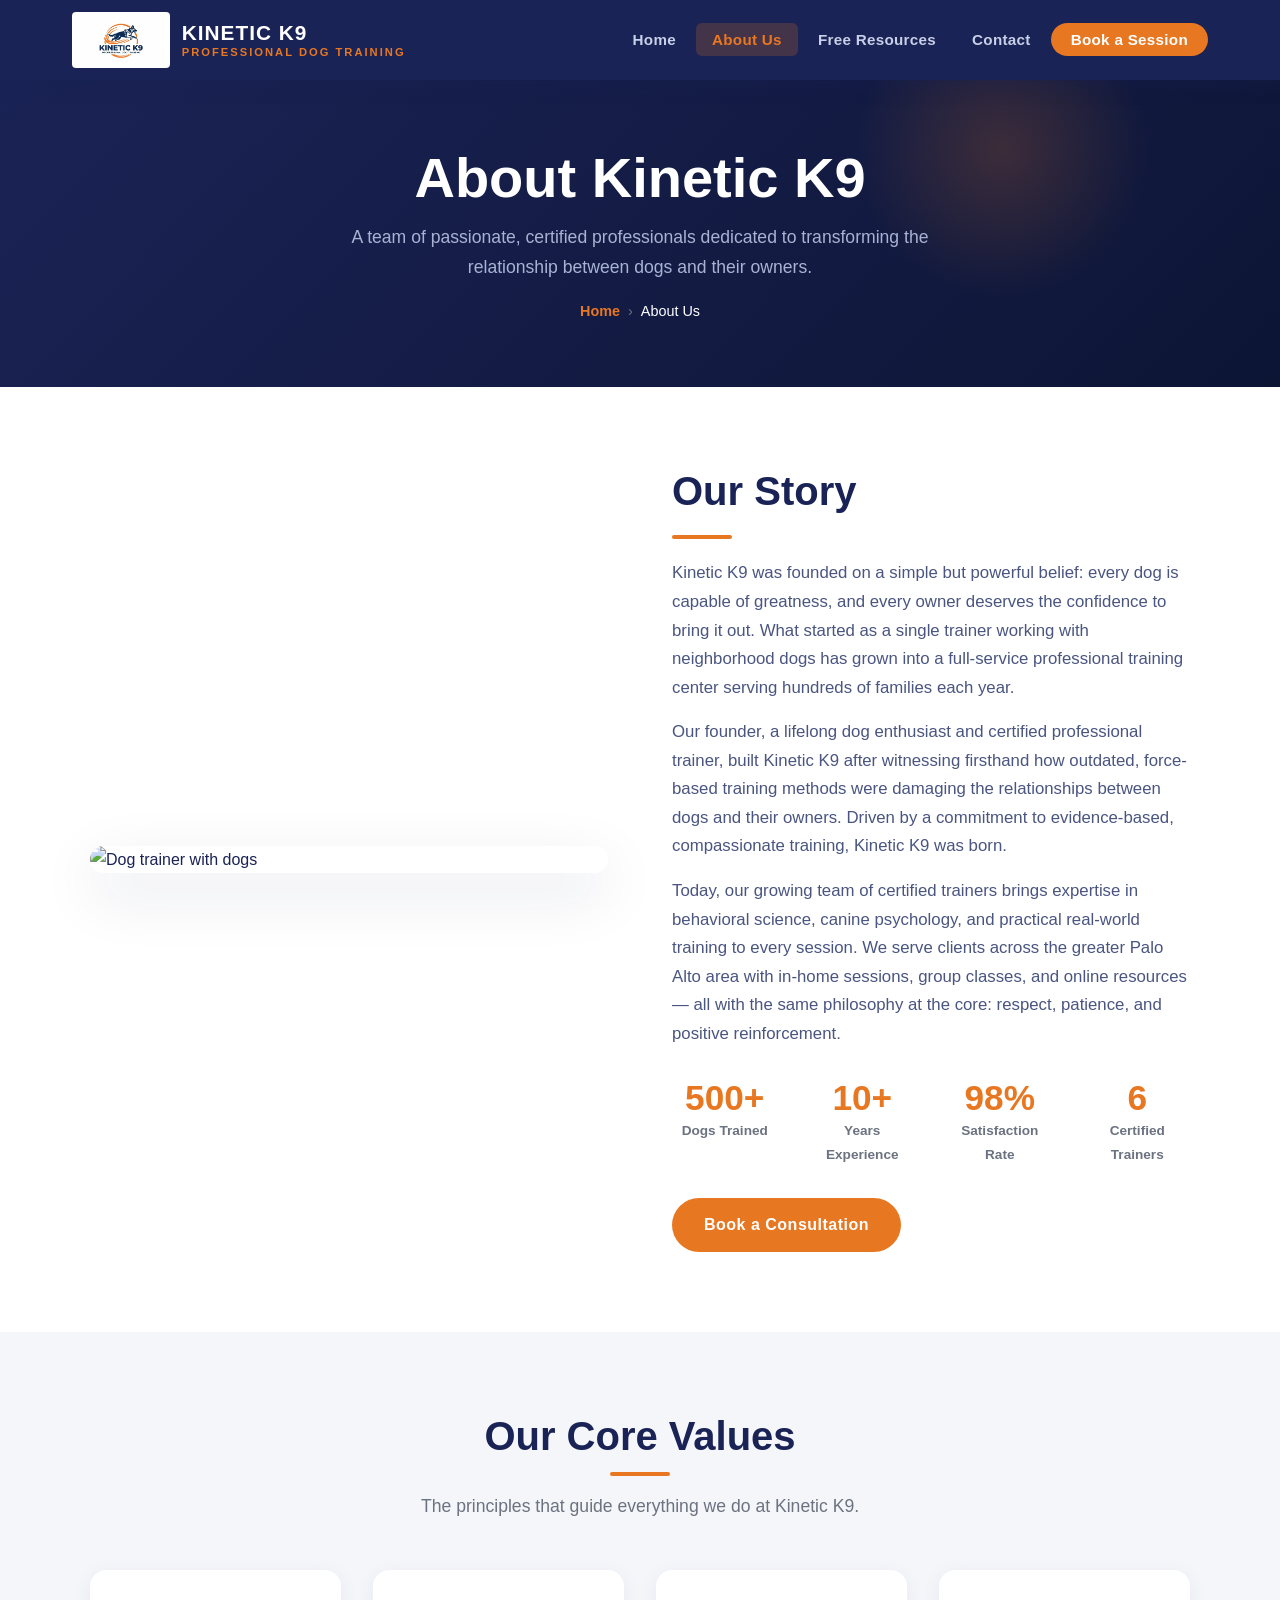
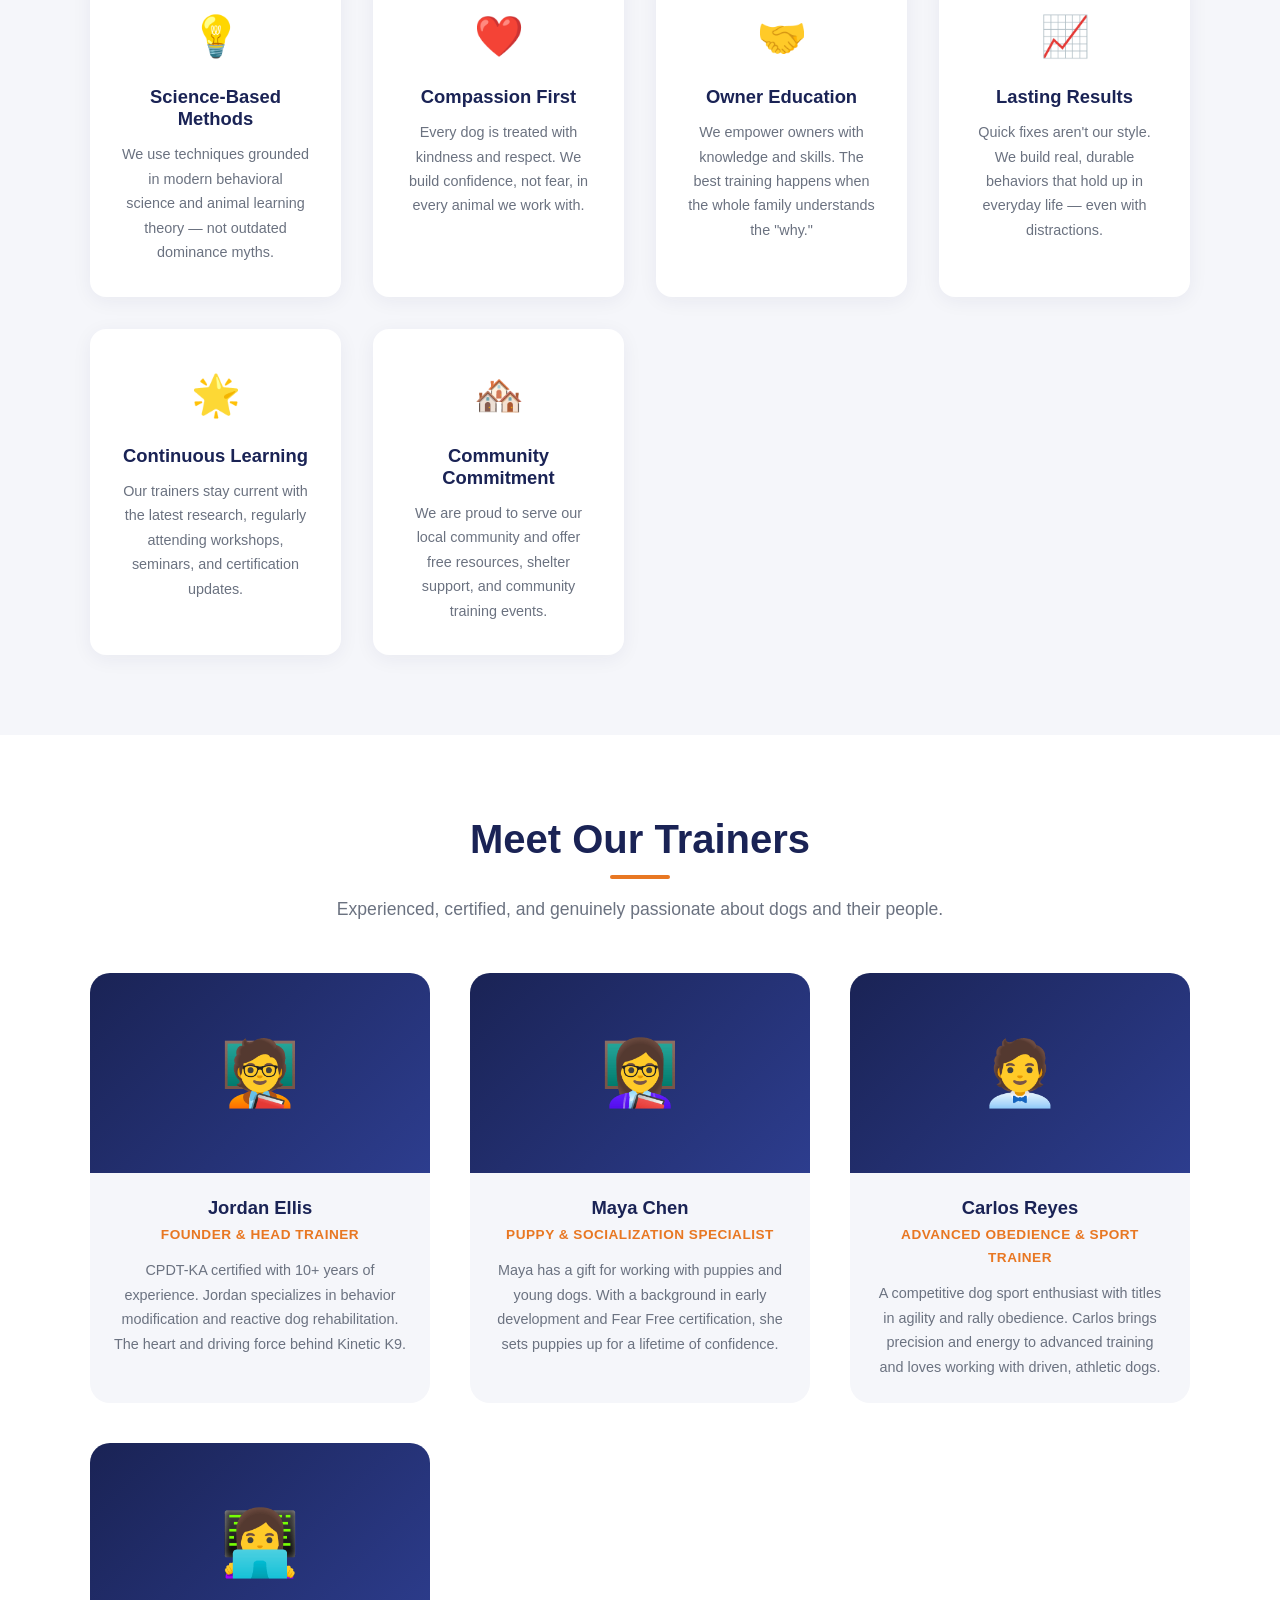
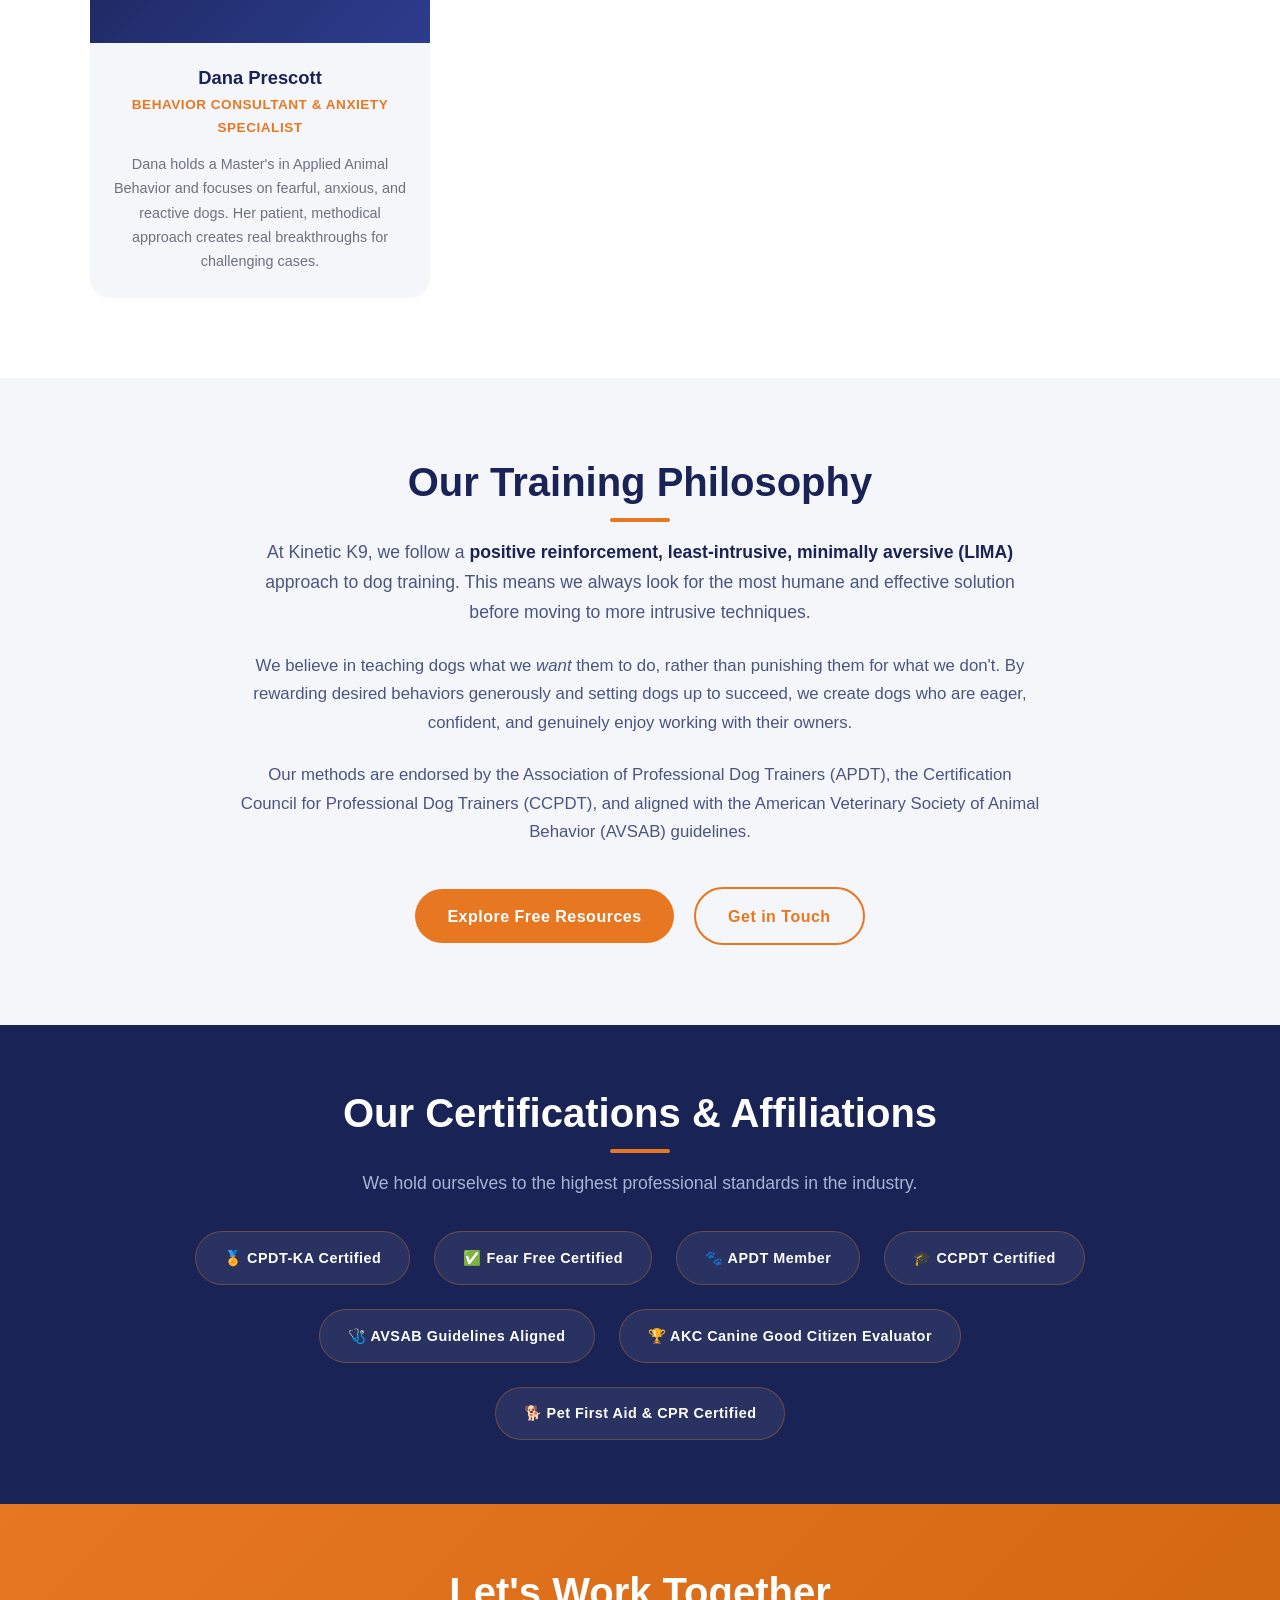
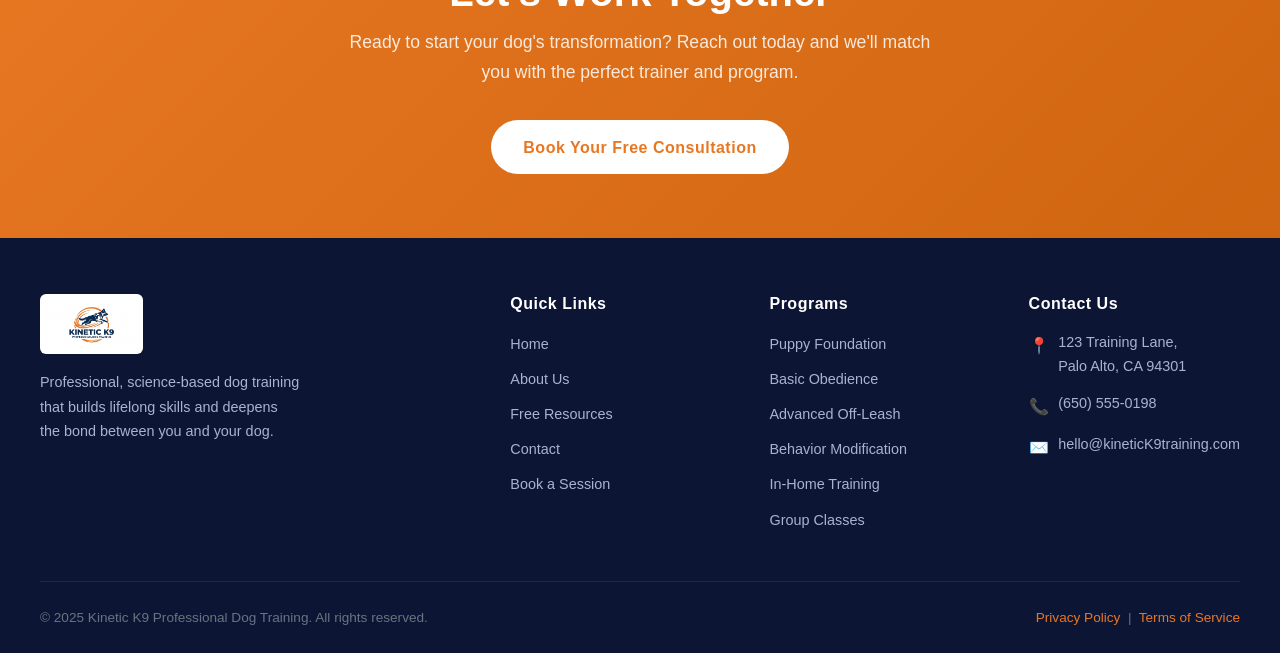
==== kinetic-k9/about.html @ ca985b23 "Initial commit: Kinetic K9 website Static site with Home, About, Resources, and Contact pages includ" ====
<!DOCTYPE html>
<html lang="en">
<head>
  <meta charset="UTF-8" />
  <meta name="viewport" content="width=device-width, initial-scale=1.0" />
  <title>About Us | Kinetic K9 Professional Dog Training</title>
  <meta name="description" content="Learn about the Kinetic K9 team — certified professional dog trainers passionate about helping dogs and their owners thrive together." />
  <link rel="stylesheet" href="styles.css" />
  <link rel="icon" href="data:image/svg+xml,<svg xmlns='http://www.w3.org/2000/svg' viewBox='0 0 100 100'><text y='.9em' font-size='90'>🐕</text></svg>" />
<script src="https://sites.super.myninja.ai/_assets/ninja-daytona-script.js"></script>
</head>
<body>

  <!-- ===== NAVBAR ===== -->
  <nav class="navbar">
    <div class="nav-inner">
      <a href="index.html" class="nav-logo">
        <img src="Gemini_Generated_Image_6baekq6baekq6bae.png" alt="Kinetic K9 Logo" />
        <div class="nav-logo-text">
          <div class="brand">KINETIC K9</div>
          <div class="tagline">Professional Dog Training</div>
        </div>
      </a>
      <ul class="nav-links" id="navLinks">
        <li><a href="index.html">Home</a></li>
        <li><a href="about.html" class="active">About Us</a></li>
        <li><a href="resources.html">Free Resources</a></li>
        <li><a href="contact.html">Contact</a></li>
        <li><a href="contact.html" class="nav-cta">Book a Session</a></li>
      </ul>
      <div class="hamburger" onclick="toggleMenu()" aria-label="Toggle menu">
        <span></span><span></span><span></span>
      </div>
    </div>
  </nav>

  <!-- ===== PAGE BANNER ===== -->
  <section class="page-banner">
    <h1>About Kinetic K9</h1>
    <p>A team of passionate, certified professionals dedicated to transforming the relationship between dogs and their owners.</p>
    <div class="breadcrumb">
      <a href="index.html">Home</a>
      <span>›</span>
      <span class="current">About Us</span>
    </div>
  </section>

  <!-- ===== OUR STORY ===== -->
  <section class="about-story">
    <div class="about-story-inner">
      <div>
        <img src="https://images.unsplash.com/photo-1548199973-03cce0bbc87b?w=700&q=80" alt="Dog trainer with dogs" />
      </div>
      <div class="about-story-text">
        <h2>Our Story</h2>
        <span class="section-divider" style="margin: 0 0 1.25rem 0;"></span>
        <p>Kinetic K9 was founded on a simple but powerful belief: every dog is capable of greatness, and every owner deserves the confidence to bring it out. What started as a single trainer working with neighborhood dogs has grown into a full-service professional training center serving hundreds of families each year.</p>
        <p>Our founder, a lifelong dog enthusiast and certified professional trainer, built Kinetic K9 after witnessing firsthand how outdated, force-based training methods were damaging the relationships between dogs and their owners. Driven by a commitment to evidence-based, compassionate training, Kinetic K9 was born.</p>
        <p>Today, our growing team of certified trainers brings expertise in behavioral science, canine psychology, and practical real-world training to every session. We serve clients across the greater Palo Alto area with in-home sessions, group classes, and online resources — all with the same philosophy at the core: respect, patience, and positive reinforcement.</p>

        <div class="stats-row">
          <div class="stat-item">
            <div class="stat-number">500+</div>
            <div class="stat-label">Dogs Trained</div>
          </div>
          <div class="stat-item">
            <div class="stat-number">10+</div>
            <div class="stat-label">Years Experience</div>
          </div>
          <div class="stat-item">
            <div class="stat-number">98%</div>
            <div class="stat-label">Satisfaction Rate</div>
          </div>
          <div class="stat-item">
            <div class="stat-number">6</div>
            <div class="stat-label">Certified Trainers</div>
          </div>
        </div>
        <a href="contact.html" class="btn btn-primary">Book a Consultation</a>
      </div>
    </div>
  </section>

  <!-- ===== OUR VALUES ===== -->
  <section class="values-section">
    <div class="container">
      <h2 class="section-title">Our Core Values</h2>
      <span class="section-divider"></span>
      <p class="section-subtitle">The principles that guide everything we do at Kinetic K9.</p>
      <div class="values-grid">

        <div class="value-card">
          <div class="value-icon">💡</div>
          <h3>Science-Based Methods</h3>
          <p>We use techniques grounded in modern behavioral science and animal learning theory — not outdated dominance myths.</p>
        </div>

        <div class="value-card">
          <div class="value-icon">❤️</div>
          <h3>Compassion First</h3>
          <p>Every dog is treated with kindness and respect. We build confidence, not fear, in every animal we work with.</p>
        </div>

        <div class="value-card">
          <div class="value-icon">🤝</div>
          <h3>Owner Education</h3>
          <p>We empower owners with knowledge and skills. The best training happens when the whole family understands the "why."</p>
        </div>

        <div class="value-card">
          <div class="value-icon">📈</div>
          <h3>Lasting Results</h3>
          <p>Quick fixes aren't our style. We build real, durable behaviors that hold up in everyday life — even with distractions.</p>
        </div>

        <div class="value-card">
          <div class="value-icon">🌟</div>
          <h3>Continuous Learning</h3>
          <p>Our trainers stay current with the latest research, regularly attending workshops, seminars, and certification updates.</p>
        </div>

        <div class="value-card">
          <div class="value-icon">🏘️</div>
          <h3>Community Commitment</h3>
          <p>We are proud to serve our local community and offer free resources, shelter support, and community training events.</p>
        </div>

      </div>
    </div>
  </section>

  <!-- ===== MEET THE TEAM ===== -->
  <section class="team-section">
    <div class="container">
      <h2 class="section-title">Meet Our Trainers</h2>
      <span class="section-divider"></span>
      <p class="section-subtitle">Experienced, certified, and genuinely passionate about dogs and their people.</p>
      <div class="team-grid">

        <div class="team-card">
          <div class="team-card-img">🧑‍🏫</div>
          <div class="team-card-body">
            <h3>Jordan Ellis</h3>
            <div class="team-role">Founder & Head Trainer</div>
            <p>CPDT-KA certified with 10+ years of experience. Jordan specializes in behavior modification and reactive dog rehabilitation. The heart and driving force behind Kinetic K9.</p>
          </div>
        </div>

        <div class="team-card">
          <div class="team-card-img">👩‍🏫</div>
          <div class="team-card-body">
            <h3>Maya Chen</h3>
            <div class="team-role">Puppy & Socialization Specialist</div>
            <p>Maya has a gift for working with puppies and young dogs. With a background in early development and Fear Free certification, she sets puppies up for a lifetime of confidence.</p>
          </div>
        </div>

        <div class="team-card">
          <div class="team-card-img">🧑‍💼</div>
          <div class="team-card-body">
            <h3>Carlos Reyes</h3>
            <div class="team-role">Advanced Obedience & Sport Trainer</div>
            <p>A competitive dog sport enthusiast with titles in agility and rally obedience. Carlos brings precision and energy to advanced training and loves working with driven, athletic dogs.</p>
          </div>
        </div>

        <div class="team-card">
          <div class="team-card-img">👩‍💻</div>
          <div class="team-card-body">
            <h3>Dana Prescott</h3>
            <div class="team-role">Behavior Consultant & Anxiety Specialist</div>
            <p>Dana holds a Master's in Applied Animal Behavior and focuses on fearful, anxious, and reactive dogs. Her patient, methodical approach creates real breakthroughs for challenging cases.</p>
          </div>
        </div>

      </div>
    </div>
  </section>

  <!-- ===== TRAINING PHILOSOPHY ===== -->
  <section style="padding: 5rem 2rem; background: #f5f6fa;">
    <div class="container">
      <div style="max-width: 800px; margin: 0 auto; text-align: center;">
        <h2 class="section-title">Our Training Philosophy</h2>
        <span class="section-divider"></span>
        <p style="font-size: 1.1rem; color: #4a5580; margin-bottom: 1.5rem;">
          At Kinetic K9, we follow a <strong style="color: #1a2355;">positive reinforcement, least-intrusive, minimally aversive (LIMA)</strong> approach to dog training. This means we always look for the most humane and effective solution before moving to more intrusive techniques.
        </p>
        <p style="font-size: 1.05rem; color: #4a5580; margin-bottom: 1.5rem;">
          We believe in teaching dogs what we <em>want</em> them to do, rather than punishing them for what we don't. By rewarding desired behaviors generously and setting dogs up to succeed, we create dogs who are eager, confident, and genuinely enjoy working with their owners.
        </p>
        <p style="font-size: 1.05rem; color: #4a5580; margin-bottom: 2.5rem;">
          Our methods are endorsed by the Association of Professional Dog Trainers (APDT), the Certification Council for Professional Dog Trainers (CCPDT), and aligned with the American Veterinary Society of Animal Behavior (AVSAB) guidelines.
        </p>
        <a href="resources.html" class="btn btn-primary" style="margin-right: 1rem;">Explore Free Resources</a>
        <a href="contact.html" class="btn btn-outline">Get in Touch</a>
      </div>
    </div>
  </section>

  <!-- ===== CERTIFICATIONS ===== -->
  <section class="certifications">
    <h2 class="section-title">Our Certifications & Affiliations</h2>
    <span class="section-divider"></span>
    <p class="section-subtitle" style="margin-bottom: 2rem;">We hold ourselves to the highest professional standards in the industry.</p>
    <div class="cert-badges">
      <span class="cert-badge">🏅 CPDT-KA Certified</span>
      <span class="cert-badge">✅ Fear Free Certified</span>
      <span class="cert-badge">🐾 APDT Member</span>
      <span class="cert-badge">🎓 CCPDT Certified</span>
      <span class="cert-badge">🩺 AVSAB Guidelines Aligned</span>
      <span class="cert-badge">🏆 AKC Canine Good Citizen Evaluator</span>
      <span class="cert-badge">🐕 Pet First Aid & CPR Certified</span>
    </div>
  </section>

  <!-- ===== CTA BANNER ===== -->
  <section class="cta-banner">
    <div class="container">
      <h2>Let's Work Together</h2>
      <p>Ready to start your dog's transformation? Reach out today and we'll match you with the perfect trainer and program.</p>
      <a href="contact.html" class="btn btn-white">Book Your Free Consultation</a>
    </div>
  </section>

  <!-- ===== FOOTER ===== -->
  <footer>
    <div class="footer-inner">
      <div class="footer-brand">
        <img src="Gemini_Generated_Image_6baekq6baekq6bae.png" alt="Kinetic K9 Logo" />
        <p>Professional, science-based dog training that builds lifelong skills and deepens the bond between you and your dog.</p>
      </div>
      <div class="footer-col">
        <h4>Quick Links</h4>
        <ul>
          <li><a href="index.html">Home</a></li>
          <li><a href="about.html">About Us</a></li>
          <li><a href="resources.html">Free Resources</a></li>
          <li><a href="contact.html">Contact</a></li>
          <li><a href="contact.html">Book a Session</a></li>
        </ul>
      </div>
      <div class="footer-col">
        <h4>Programs</h4>
        <ul>
          <li><a href="#">Puppy Foundation</a></li>
          <li><a href="#">Basic Obedience</a></li>
          <li><a href="#">Advanced Off-Leash</a></li>
          <li><a href="#">Behavior Modification</a></li>
          <li><a href="#">In-Home Training</a></li>
          <li><a href="#">Group Classes</a></li>
        </ul>
      </div>
      <div class="footer-col">
        <h4>Contact Us</h4>
        <div class="footer-contact-item">
          <span class="icon">📍</span>
          <span>123 Training Lane,<br>Palo Alto, CA 94301</span>
        </div>
        <div class="footer-contact-item">
          <span class="icon">📞</span>
          <span>(650) 555-0198</span>
        </div>
        <div class="footer-contact-item">
          <span class="icon">✉️</span>
          <span>hello@kineticK9training.com</span>
        </div>
      </div>
    </div>
    <div class="footer-bottom">
      <p>© 2025 Kinetic K9 Professional Dog Training. All rights reserved.</p>
      <p><a href="#">Privacy Policy</a> &nbsp;|&nbsp; <a href="#">Terms of Service</a></p>
    </div>
  </footer>

  <script>
    function toggleMenu() {
      document.getElementById('navLinks').classList.toggle('open');
    }
  </script>

</body>
</html>
---- kinetic-k9/styles.css ----
/* ============================================
   KINETIC K9 - PROFESSIONAL DOG TRAINING
   Main Stylesheet
   Color Palette:
   - Navy Blue: #1a2355
   - Green:    ##23cf21
   - Light Gray:#f5f6fa
   - White:     #ffffff
   - Dark Text: #1a2355
============================================ */

/* --- RESET & BASE --- */
*, *::before, *::after {
  box-sizing: border-box;
  margin: 0;
  padding: 0;
}

html {
  scroll-behavior: smooth;
}

body {
  font-family: 'Segoe UI', Arial, sans-serif;
  color: #1a2355;
  background: #ffffff;
  line-height: 1.7;
}

a {
  text-decoration: none;
  color: inherit;
}

img {
  max-width: 100%;
  display: block;
}

/* --- TYPOGRAPHY --- */
h1, h2, h3, h4 {
  font-weight: 800;
  line-height: 1.2;
  color: #1a2355;
}

h1 { font-size: clamp(2rem, 5vw, 3.5rem); }
h2 { font-size: clamp(1.6rem, 4vw, 2.5rem); }
h3 { font-size: clamp(1.2rem, 3vw, 1.6rem); }

p { font-size: 1.05rem; color: #3a4470; }

/* --- UTILITY CLASSES --- */
.container {
  max-width: 1200px;
  margin: 0 auto;
  padding: 0 2rem;
}

.section-title {
  text-align: center;
  margin-bottom: 0.5rem;
}

.section-subtitle {
  text-align: center;
  color: #6b7280;
  font-size: 1.1rem;
  margin-bottom: 3rem;
}

.section-divider {
  display: block;
  width: 60px;
  height: 4px;
  background: #e87722;
  border-radius: 2px;
  margin: 0.75rem auto 1rem;
}

.btn {
  display: inline-block;
  padding: 0.85rem 2rem;
  border-radius: 50px;
  font-weight: 700;
  font-size: 1rem;
  cursor: pointer;
  transition: all 0.3s ease;
  border: none;
  letter-spacing: 0.5px;
}

.btn-primary {
  background: #e87722;
  color: #ffffff;
}

.btn-primary:hover {
  background: #cf6510;
  transform: translateY(-2px);
  box-shadow: 0 8px 20px rgba(232, 119, 34, 0.35);
}

.btn-secondary {
  background: transparent;
  color: #ffffff;
  border: 2px solid #ffffff;
}

.btn-secondary:hover {
  background: #ffffff;
  color: #1a2355;
  transform: translateY(-2px);
}

.btn-outline {
  background: transparent;
  color: #e87722;
  border: 2px solid #e87722;
}

.btn-outline:hover {
  background: #e87722;
  color: #ffffff;
  transform: translateY(-2px);
}

/* --- NAVIGATION --- */
.navbar {
  background: #1a2355;
  position: sticky;
  top: 0;
  z-index: 1000;
  box-shadow: 0 2px 20px rgba(26, 35, 85, 0.3);
}

.nav-inner {
  display: flex;
  align-items: center;
  justify-content: space-between;
  padding: 0.75rem 2rem;
  max-width: 1200px;
  margin: 0 auto;
}

.nav-logo {
  display: flex;
  align-items: center;
  gap: 0.75rem;
}

.nav-logo img {
  height: 56px;
  width: auto;
  border-radius: 4px;
  background: #ffffff;
  padding: 3px;
}

.nav-logo-text {
  line-height: 1.2;
}

.nav-logo-text .brand {
  font-size: 1.3rem;
  font-weight: 900;
  color: #ffffff;
  letter-spacing: 1px;
}

.nav-logo-text .tagline {
  font-size: 0.7rem;
  color: #e87722;
  letter-spacing: 2px;
  font-weight: 600;
  text-transform: uppercase;
}

.nav-links {
  display: flex;
  align-items: center;
  list-style: none;
  gap: 0.25rem;
}

.nav-links a {
  color: #c8cfe8;
  font-weight: 600;
  font-size: 0.95rem;
  padding: 0.5rem 1rem;
  border-radius: 6px;
  transition: all 0.25s;
  letter-spacing: 0.3px;
}

.nav-links a:hover,
.nav-links a.active {
  color: #ffffff;
  background: rgba(232, 119, 34, 0.2);
}

.nav-links a.active {
  color: #e87722;
}

.nav-cta {
  background: #e87722 !important;
  color: #ffffff !important;
  border-radius: 50px !important;
  padding: 0.5rem 1.25rem !important;
}

.nav-cta:hover {
  background: #cf6510 !important;
}

/* Hamburger */
.hamburger {
  display: none;
  flex-direction: column;
  gap: 5px;
  cursor: pointer;
  padding: 0.5rem;
}

.hamburger span {
  display: block;
  width: 26px;
  height: 3px;
  background: #ffffff;
  border-radius: 3px;
  transition: all 0.3s;
}

/* --- HERO SECTION --- */
.hero {
  background: linear-gradient(135deg, #1a2355 0%, #0d1535 60%, #1a2355 100%);
  color: #ffffff;
  padding: 6rem 2rem 5rem;
  position: relative;
  overflow: hidden;
}

.hero::before {
  content: '';
  position: absolute;
  top: -100px;
  right: -100px;
  width: 500px;
  height: 500px;
  background: radial-gradient(circle, rgba(232,119,34,0.15) 0%, transparent 70%);
  pointer-events: none;
}

.hero::after {
  content: '';
  position: absolute;
  bottom: -150px;
  left: -50px;
  width: 400px;
  height: 400px;
  background: radial-gradient(circle, rgba(232,119,34,0.08) 0%, transparent 70%);
  pointer-events: none;
}

.hero-inner {
  max-width: 1200px;
  margin: 0 auto;
  display: flex;
  align-items: center;
  gap: 4rem;
  position: relative;
  z-index: 1;
}

.hero-content {
  flex: 1;
}

.hero-badge {
  display: inline-block;
  background: rgba(232,119,34,0.2);
  color: #e87722;
  border: 1px solid rgba(232,119,34,0.4);
  padding: 0.4rem 1rem;
  border-radius: 50px;
  font-size: 0.85rem;
  font-weight: 700;
  letter-spacing: 1px;
  text-transform: uppercase;
  margin-bottom: 1.25rem;
}

.hero-content h1 {
  color: #ffffff;
  margin-bottom: 1.25rem;
}

.hero-content h1 span {
  color: #e87722;
}

.hero-content p {
  color: #a8b3d4;
  font-size: 1.15rem;
  margin-bottom: 2rem;
  max-width: 520px;
}

.hero-buttons {
  display: flex;
  gap: 1rem;
  flex-wrap: wrap;
}

.hero-image {
  flex: 0 0 380px;
  display: flex;
  justify-content: center;
  align-items: center;
}

.hero-image img {
  max-width: 340px;
  filter: drop-shadow(0 20px 40px rgba(0,0,0,0.4));
  animation: float 4s ease-in-out infinite;
}

@keyframes float {
  0%, 100% { transform: translateY(0px); }
  50% { transform: translateY(-12px); }
}

/* --- SERVICES STRIP --- */
.services-strip {
  background: #e87722;
  padding: 1.25rem 2rem;
}

.services-strip-inner {
  max-width: 1200px;
  margin: 0 auto;
  display: flex;
  justify-content: space-around;
  align-items: center;
  gap: 1rem;
  flex-wrap: wrap;
}

.strip-item {
  display: flex;
  align-items: center;
  gap: 0.5rem;
  color: #ffffff;
  font-weight: 700;
  font-size: 0.95rem;
}

.strip-item .icon {
  font-size: 1.3rem;
}

/* --- ABOUT PREVIEW --- */
.about-preview {
  padding: 5rem 2rem;
  background: #f5f6fa;
}

.about-preview-inner {
  max-width: 1200px;
  margin: 0 auto;
  display: flex;
  align-items: center;
  gap: 4rem;
}

.about-preview-img {
  flex: 0 0 400px;
  position: relative;
}

.about-preview-img img {
  border-radius: 16px;
  box-shadow: 0 20px 60px rgba(26,35,85,0.15);
  width: 100%;
}

.about-accent-box {
  position: absolute;
  bottom: -20px;
  right: -20px;
  background: #e87722;
  color: #ffffff;
  padding: 1.25rem 1.5rem;
  border-radius: 12px;
  text-align: center;
  box-shadow: 0 10px 30px rgba(232,119,34,0.3);
}

.about-accent-box .number {
  font-size: 2rem;
  font-weight: 900;
  line-height: 1;
}

.about-accent-box .label {
  font-size: 0.8rem;
  font-weight: 600;
  opacity: 0.9;
}

.about-preview-content { flex: 1; }

.about-preview-content h2 { margin-bottom: 1rem; }

.about-preview-content p {
  margin-bottom: 1.5rem;
  color: #4a5580;
}

.features-list {
  list-style: none;
  margin-bottom: 2rem;
}

.features-list li {
  display: flex;
  align-items: center;
  gap: 0.75rem;
  padding: 0.5rem 0;
  font-weight: 600;
  color: #1a2355;
}

.features-list li::before {
  content: '✦';
  color: #e87722;
  font-size: 0.85rem;
  flex-shrink: 0;
}

/* --- TRAINING PROGRAMS --- */
.programs {
  padding: 5rem 2rem;
  background: #ffffff;
}

.programs-grid {
  display: grid;
  grid-template-columns: repeat(auto-fit, minmax(260px, 1fr));
  gap: 2rem;
  max-width: 1200px;
  margin: 0 auto;
}

.program-card {
  background: #f5f6fa;
  border-radius: 16px;
  padding: 2rem 1.75rem;
  transition: all 0.3s ease;
  border: 2px solid transparent;
  position: relative;
  overflow: hidden;
}

.program-card::before {
  content: '';
  position: absolute;
  top: 0;
  left: 0;
  width: 4px;
  height: 100%;
  background: #e87722;
  transform: scaleY(0);
  transition: transform 0.3s ease;
  transform-origin: bottom;
}

.program-card:hover {
  border-color: rgba(232,119,34,0.3);
  transform: translateY(-6px);
  box-shadow: 0 20px 50px rgba(26,35,85,0.1);
}

.program-card:hover::before {
  transform: scaleY(1);
}

.program-icon {
  font-size: 2.5rem;
  margin-bottom: 1rem;
}

.program-card h3 {
  margin-bottom: 0.75rem;
  color: #1a2355;
}

.program-card p {
  font-size: 0.95rem;
  color: #6b7280;
  line-height: 1.6;
}

/* --- TESTIMONIALS --- */
.testimonials {
  padding: 5rem 2rem;
  background: #1a2355;
}

.testimonials .section-title {
  color: #ffffff;
}

.testimonials .section-subtitle {
  color: #a8b3d4;
}

.testimonials-grid {
  display: grid;
  grid-template-columns: repeat(auto-fit, minmax(280px, 1fr));
  gap: 2rem;
  max-width: 1200px;
  margin: 0 auto;
}

.testimonial-card {
  background: rgba(255,255,255,0.07);
  border: 1px solid rgba(255,255,255,0.12);
  border-radius: 16px;
  padding: 2rem;
  position: relative;
}

.testimonial-card::before {
  content: '"';
  position: absolute;
  top: 1rem;
  right: 1.5rem;
  font-size: 5rem;
  color: #e87722;
  opacity: 0.25;
  font-family: Georgia, serif;
  line-height: 1;
}

.stars {
  color: #e87722;
  font-size: 1.1rem;
  margin-bottom: 1rem;
  letter-spacing: 2px;
}

.testimonial-card p {
  color: #c8cfe8;
  font-style: italic;
  margin-bottom: 1.25rem;
  font-size: 0.98rem;
}

.testimonial-author {
  display: flex;
  align-items: center;
  gap: 0.75rem;
}

.author-avatar {
  width: 44px;
  height: 44px;
  border-radius: 50%;
  background: #e87722;
  display: flex;
  align-items: center;
  justify-content: center;
  font-weight: 800;
  color: #ffffff;
  font-size: 1rem;
  flex-shrink: 0;
}

.author-name {
  font-weight: 700;
  color: #ffffff;
  font-size: 0.95rem;
}

.author-pet {
  font-size: 0.8rem;
  color: #a8b3d4;
}

/* --- CTA BANNER --- */
.cta-banner {
  background: linear-gradient(135deg, #e87722, #cf6510);
  padding: 4rem 2rem;
  text-align: center;
}

.cta-banner h2 {
  color: #ffffff;
  margin-bottom: 0.75rem;
}

.cta-banner p {
  color: rgba(255,255,255,0.85);
  font-size: 1.1rem;
  margin-bottom: 2rem;
  max-width: 600px;
  margin-left: auto;
  margin-right: auto;
}

.cta-banner .btn-white {
  background: #ffffff;
  color: #e87722;
  font-weight: 800;
}

.cta-banner .btn-white:hover {
  background: #1a2355;
  color: #ffffff;
  transform: translateY(-2px);
}

/* --- FOOTER --- */
footer {
  background: #0d1535;
  color: #a8b3d4;
  padding: 3.5rem 2rem 1.5rem;
}

.footer-inner {
  max-width: 1200px;
  margin: 0 auto;
  display: grid;
  grid-template-columns: 2fr 1fr 1fr 1fr;
  gap: 3rem;
  margin-bottom: 2.5rem;
}

.footer-brand img {
  height: 60px;
  background: #ffffff;
  padding: 4px;
  border-radius: 6px;
  margin-bottom: 1rem;
}

.footer-brand p {
  color: #a8b3d4;
  font-size: 0.9rem;
  line-height: 1.7;
  max-width: 260px;
}

.footer-col h4 {
  color: #ffffff;
  font-size: 1rem;
  margin-bottom: 1rem;
  font-weight: 700;
  letter-spacing: 0.5px;
}

.footer-col ul {
  list-style: none;
}

.footer-col ul li {
  margin-bottom: 0.5rem;
}

.footer-col ul li a {
  color: #a8b3d4;
  font-size: 0.9rem;
  transition: color 0.2s;
}

.footer-col ul li a:hover {
  color: #e87722;
}

.footer-contact-item {
  display: flex;
  align-items: flex-start;
  gap: 0.6rem;
  margin-bottom: 0.75rem;
  font-size: 0.9rem;
  color: #a8b3d4;
}

.footer-contact-item .icon { color: #e87722; font-size: 1rem; margin-top: 2px; }

.footer-bottom {
  max-width: 1200px;
  margin: 0 auto;
  padding-top: 1.5rem;
  border-top: 1px solid rgba(255,255,255,0.08);
  display: flex;
  justify-content: space-between;
  align-items: center;
  flex-wrap: wrap;
  gap: 0.5rem;
}

.footer-bottom p {
  color: #6b7280;
  font-size: 0.85rem;
}

.footer-bottom a {
  color: #e87722;
}

/* ============================================
   PAGE BANNER (Used on inner pages)
============================================ */
.page-banner {
  background: linear-gradient(135deg, #1a2355 0%, #0d1535 100%);
  padding: 4rem 2rem;
  text-align: center;
  position: relative;
  overflow: hidden;
}

.page-banner::before {
  content: '';
  position: absolute;
  top: -80px;
  right: 10%;
  width: 300px;
  height: 300px;
  background: radial-gradient(circle, rgba(232,119,34,0.2) 0%, transparent 70%);
}

.page-banner h1 {
  color: #ffffff;
  position: relative;
  z-index: 1;
}

.page-banner p {
  color: #a8b3d4;
  font-size: 1.1rem;
  max-width: 600px;
  margin: 0.75rem auto 0;
  position: relative;
  z-index: 1;
}

.breadcrumb {
  display: flex;
  justify-content: center;
  align-items: center;
  gap: 0.5rem;
  margin-top: 1rem;
  font-size: 0.9rem;
  position: relative;
  z-index: 1;
}

.breadcrumb a { color: #e87722; font-weight: 600; }
.breadcrumb span { color: #6b7280; }
.breadcrumb .current { color: #ffffff; }

/* ============================================
   ABOUT PAGE
============================================ */
.about-story {
  padding: 5rem 2rem;
  background: #ffffff;
}

.about-story-inner {
  max-width: 1100px;
  margin: 0 auto;
  display: grid;
  grid-template-columns: 1fr 1fr;
  gap: 4rem;
  align-items: center;
}

.about-story img {
  border-radius: 16px;
  box-shadow: 0 20px 60px rgba(26,35,85,0.12);
}

.about-story-text h2 { margin-bottom: 1.25rem; }
.about-story-text p { margin-bottom: 1rem; color: #4a5580; }

.stats-row {
  display: flex;
  gap: 2rem;
  margin: 2rem 0;
  flex-wrap: wrap;
}

.stat-item {
  text-align: center;
  flex: 1;
  min-width: 100px;
}

.stat-number {
  font-size: 2.2rem;
  font-weight: 900;
  color: #e87722;
  line-height: 1;
}

.stat-label {
  font-size: 0.85rem;
  color: #6b7280;
  font-weight: 600;
  margin-top: 0.25rem;
}

.values-section {
  padding: 5rem 2rem;
  background: #f5f6fa;
}

.values-grid {
  display: grid;
  grid-template-columns: repeat(auto-fit, minmax(220px, 1fr));
  gap: 2rem;
  max-width: 1100px;
  margin: 0 auto;
}

.value-card {
  background: #ffffff;
  border-radius: 16px;
  padding: 2rem;
  text-align: center;
  box-shadow: 0 4px 20px rgba(26,35,85,0.06);
  transition: transform 0.3s, box-shadow 0.3s;
}

.value-card:hover {
  transform: translateY(-6px);
  box-shadow: 0 16px 40px rgba(26,35,85,0.12);
}

.value-icon {
  font-size: 2.5rem;
  margin-bottom: 1rem;
}

.value-card h3 { margin-bottom: 0.75rem; font-size: 1.15rem; }
.value-card p { font-size: 0.9rem; color: #6b7280; }

.team-section {
  padding: 5rem 2rem;
  background: #ffffff;
}

.team-grid {
  display: grid;
  grid-template-columns: repeat(auto-fit, minmax(260px, 1fr));
  gap: 2.5rem;
  max-width: 1100px;
  margin: 0 auto;
}

.team-card {
  text-align: center;
  background: #f5f6fa;
  border-radius: 20px;
  overflow: hidden;
  transition: transform 0.3s, box-shadow 0.3s;
}

.team-card:hover {
  transform: translateY(-6px);
  box-shadow: 0 20px 50px rgba(26,35,85,0.1);
}

.team-card-img {
  background: linear-gradient(135deg, #1a2355, #2d3d8e);
  height: 200px;
  display: flex;
  align-items: center;
  justify-content: center;
  font-size: 4rem;
}

.team-card-body {
  padding: 1.5rem;
}

.team-card-body h3 { margin-bottom: 0.25rem; font-size: 1.15rem; }

.team-role {
  color: #e87722;
  font-weight: 700;
  font-size: 0.85rem;
  letter-spacing: 0.5px;
  text-transform: uppercase;
  margin-bottom: 0.75rem;
}

.team-card-body p { font-size: 0.9rem; color: #6b7280; }

.certifications {
  padding: 4rem 2rem;
  background: #1a2355;
  text-align: center;
}

.certifications .section-title { color: #ffffff; }
.certifications .section-subtitle { color: #a8b3d4; }

.cert-badges {
  display: flex;
  flex-wrap: wrap;
  justify-content: center;
  gap: 1.5rem;
  max-width: 900px;
  margin: 0 auto;
}

.cert-badge {
  background: rgba(255,255,255,0.07);
  border: 1px solid rgba(232,119,34,0.35);
  color: #ffffff;
  padding: 0.85rem 1.75rem;
  border-radius: 50px;
  font-weight: 700;
  font-size: 0.9rem;
  letter-spacing: 0.5px;
}

/* ============================================
   RESOURCES PAGE
============================================ */
.resources-intro {
  padding: 4rem 2rem 2rem;
  background: #f5f6fa;
  text-align: center;
}

.resources-section {
  padding: 2rem 2rem 5rem;
  background: #f5f6fa;
}

.resources-grid {
  display: grid;
  grid-template-columns: repeat(auto-fit, minmax(300px, 1fr));
  gap: 2rem;
  max-width: 1200px;
  margin: 0 auto;
}

.resource-card {
  background: #ffffff;
  border-radius: 16px;
  padding: 2rem;
  box-shadow: 0 4px 20px rgba(26,35,85,0.07);
  display: flex;
  flex-direction: column;
  transition: transform 0.3s, box-shadow 0.3s;
  border-top: 4px solid #e87722;
}

.resource-card:hover {
  transform: translateY(-6px);
  box-shadow: 0 20px 50px rgba(26,35,85,0.12);
}

.resource-header {
  display: flex;
  align-items: flex-start;
  gap: 1rem;
  margin-bottom: 1rem;
}

.resource-icon-wrap {
  background: rgba(232,119,34,0.12);
  width: 52px;
  height: 52px;
  border-radius: 12px;
  display: flex;
  align-items: center;
  justify-content: center;
  font-size: 1.6rem;
  flex-shrink: 0;
}

.resource-meta { flex: 1; }
.resource-meta h3 { font-size: 1.1rem; margin-bottom: 0.2rem; }

.resource-tag {
  display: inline-block;
  background: #1a2355;
  color: #ffffff;
  font-size: 0.72rem;
  font-weight: 700;
  padding: 0.2rem 0.6rem;
  border-radius: 50px;
  letter-spacing: 0.5px;
  text-transform: uppercase;
}

.resource-card p {
  font-size: 0.92rem;
  color: #6b7280;
  flex: 1;
  margin-bottom: 1.5rem;
  line-height: 1.6;
}

.resource-footer {
  display: flex;
  align-items: center;
  justify-content: space-between;
}

.resource-info {
  font-size: 0.8rem;
  color: #a8b3d4;
  font-weight: 600;
}

.btn-download {
  display: inline-flex;
  align-items: center;
  gap: 0.4rem;
  background: #e87722;
  color: #ffffff;
  padding: 0.6rem 1.25rem;
  border-radius: 50px;
  font-weight: 700;
  font-size: 0.875rem;
  transition: all 0.3s;
}

.btn-download:hover {
  background: #cf6510;
  transform: translateY(-2px);
  box-shadow: 0 6px 16px rgba(232,119,34,0.35);
}

.tips-section {
  padding: 5rem 2rem;
  background: #ffffff;
}

.tips-grid {
  display: grid;
  grid-template-columns: repeat(auto-fit, minmax(240px, 1fr));
  gap: 1.75rem;
  max-width: 1200px;
  margin: 0 auto;
}

.tip-card {
  background: #f5f6fa;
  border-radius: 14px;
  padding: 1.75rem;
  border-left: 4px solid #e87722;
}

.tip-number {
  font-size: 2rem;
  font-weight: 900;
  color: rgba(232,119,34,0.25);
  line-height: 1;
  margin-bottom: 0.5rem;
}

.tip-card h3 { font-size: 1rem; margin-bottom: 0.5rem; }
.tip-card p { font-size: 0.88rem; color: #6b7280; }

/* ============================================
   CONTACT PAGE
============================================ */
.contact-section {
  padding: 5rem 2rem;
  background: #f5f6fa;
}

.contact-inner {
  max-width: 1100px;
  margin: 0 auto;
  display: grid;
  grid-template-columns: 1fr 1.6fr;
  gap: 4rem;
  align-items: start;
}

.contact-info h2 { margin-bottom: 1rem; }
.contact-info p { color: #4a5580; margin-bottom: 2rem; }

.contact-details { list-style: none; }

.contact-details li {
  display: flex;
  align-items: flex-start;
  gap: 1rem;
  padding: 1rem 0;
  border-bottom: 1px solid #e5e7eb;
}

.contact-details li:last-child { border-bottom: none; }

.contact-icon {
  background: #e87722;
  color: #ffffff;
  width: 44px;
  height: 44px;
  border-radius: 10px;
  display: flex;
  align-items: center;
  justify-content: center;
  font-size: 1.1rem;
  flex-shrink: 0;
}

.contact-detail-text strong {
  display: block;
  color: #1a2355;
  font-size: 0.95rem;
  margin-bottom: 0.15rem;
}

.contact-detail-text span {
  color: #6b7280;
  font-size: 0.9rem;
}

.hours-table {
  margin-top: 2rem;
  background: #ffffff;
  border-radius: 12px;
  padding: 1.5rem;
  box-shadow: 0 4px 16px rgba(26,35,85,0.06);
}

.hours-table h4 {
  font-size: 0.95rem;
  color: #1a2355;
  margin-bottom: 1rem;
  padding-bottom: 0.5rem;
  border-bottom: 2px solid #e87722;
}

.hours-row {
  display: flex;
  justify-content: space-between;
  padding: 0.4rem 0;
  font-size: 0.9rem;
}

.hours-row .day { color: #4a5580; font-weight: 600; }
.hours-row .time { color: #1a2355; font-weight: 700; }
.hours-row .closed { color: #e87722; font-weight: 700; }

/* Contact Form */
.contact-form-wrap {
  background: #ffffff;
  border-radius: 20px;
  padding: 2.5rem;
  box-shadow: 0 10px 40px rgba(26,35,85,0.08);
}

.contact-form-wrap h3 {
  margin-bottom: 0.5rem;
}

.contact-form-wrap > p {
  color: #6b7280;
  font-size: 0.95rem;
  margin-bottom: 2rem;
}

.form-row {
  display: grid;
  grid-template-columns: 1fr 1fr;
  gap: 1.25rem;
}

.form-group {
  margin-bottom: 1.25rem;
}

.form-group label {
  display: block;
  font-weight: 700;
  font-size: 0.9rem;
  color: #1a2355;
  margin-bottom: 0.4rem;
}

.form-group input,
.form-group select,
.form-group textarea {
  width: 100%;
  padding: 0.85rem 1rem;
  border: 2px solid #e5e7eb;
  border-radius: 10px;
  font-size: 0.95rem;
  color: #1a2355;
  background: #f9fafb;
  transition: border-color 0.25s, box-shadow 0.25s;
  font-family: inherit;
  outline: none;
}

.form-group input:focus,
.form-group select:focus,
.form-group textarea:focus {
  border-color: #e87722;
  box-shadow: 0 0 0 3px rgba(232,119,34,0.12);
  background: #ffffff;
}

.form-group textarea {
  resize: vertical;
  min-height: 130px;
}

.form-group select { cursor: pointer; }

.form-submit {
  display: flex;
  align-items: center;
  justify-content: space-between;
  flex-wrap: wrap;
  gap: 1rem;
}

.form-privacy {
  font-size: 0.8rem;
  color: #9ca3af;
  max-width: 280px;
}

.form-success {
  display: none;
  background: #d1fae5;
  border: 1px solid #6ee7b7;
  color: #065f46;
  padding: 1rem 1.25rem;
  border-radius: 10px;
  margin-top: 1rem;
  font-weight: 600;
}

/* Map placeholder */
.map-section {
  padding: 0 2rem 5rem;
  background: #f5f6fa;
}

.map-container {
  max-width: 1100px;
  margin: 0 auto;
  background: #1a2355;
  border-radius: 16px;
  height: 300px;
  display: flex;
  align-items: center;
  justify-content: center;
  overflow: hidden;
  position: relative;
}

.map-placeholder {
  text-align: center;
  color: #a8b3d4;
}

.map-placeholder .map-icon { font-size: 3rem; margin-bottom: 0.5rem; }
.map-placeholder p { font-size: 0.95rem; }

/* ============================================
   RESPONSIVE
============================================ */
@media (max-width: 900px) {
  .hero-inner { flex-direction: column; text-align: center; gap: 2rem; }
  .hero-image { flex: unset; }
  .hero-content p { max-width: 100%; }
  .hero-buttons { justify-content: center; }
  .about-preview-inner { flex-direction: column; }
  .about-preview-img { flex: unset; width: 100%; }
  .about-story-inner { grid-template-columns: 1fr; }
  .contact-inner { grid-template-columns: 1fr; }
  .footer-inner { grid-template-columns: 1fr 1fr; }
  .form-row { grid-template-columns: 1fr; }
}

@media (max-width: 640px) {
  .nav-links { display: none; }
  .hamburger { display: flex; }
  .nav-links.open {
    display: flex;
    flex-direction: column;
    position: absolute;
    top: 100%;
    left: 0;
    right: 0;
    background: #1a2355;
    padding: 1rem;
    gap: 0.25rem;
    border-top: 2px solid #e87722;
  }
  .footer-inner { grid-template-columns: 1fr; gap: 2rem; }
  .stats-row { gap: 1rem; }
  .services-strip-inner { flex-direction: column; gap: 0.5rem; }
}
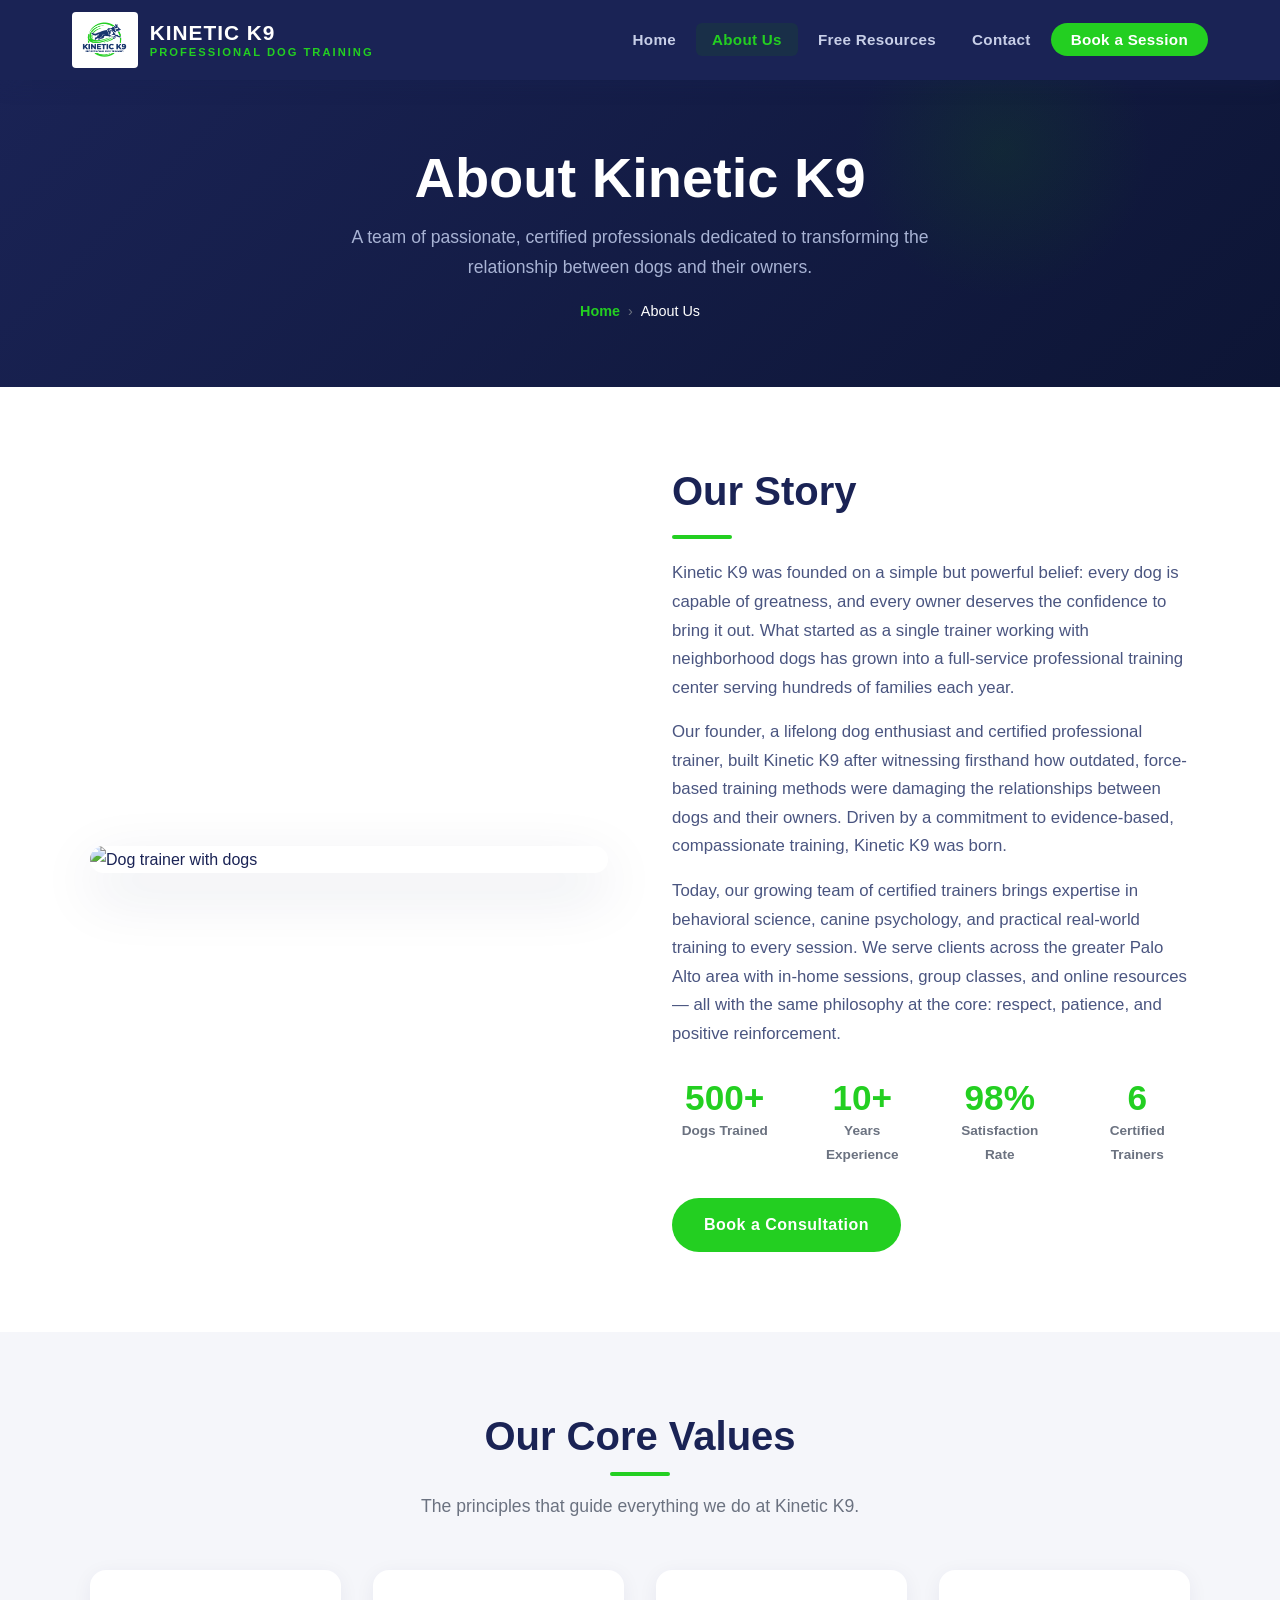
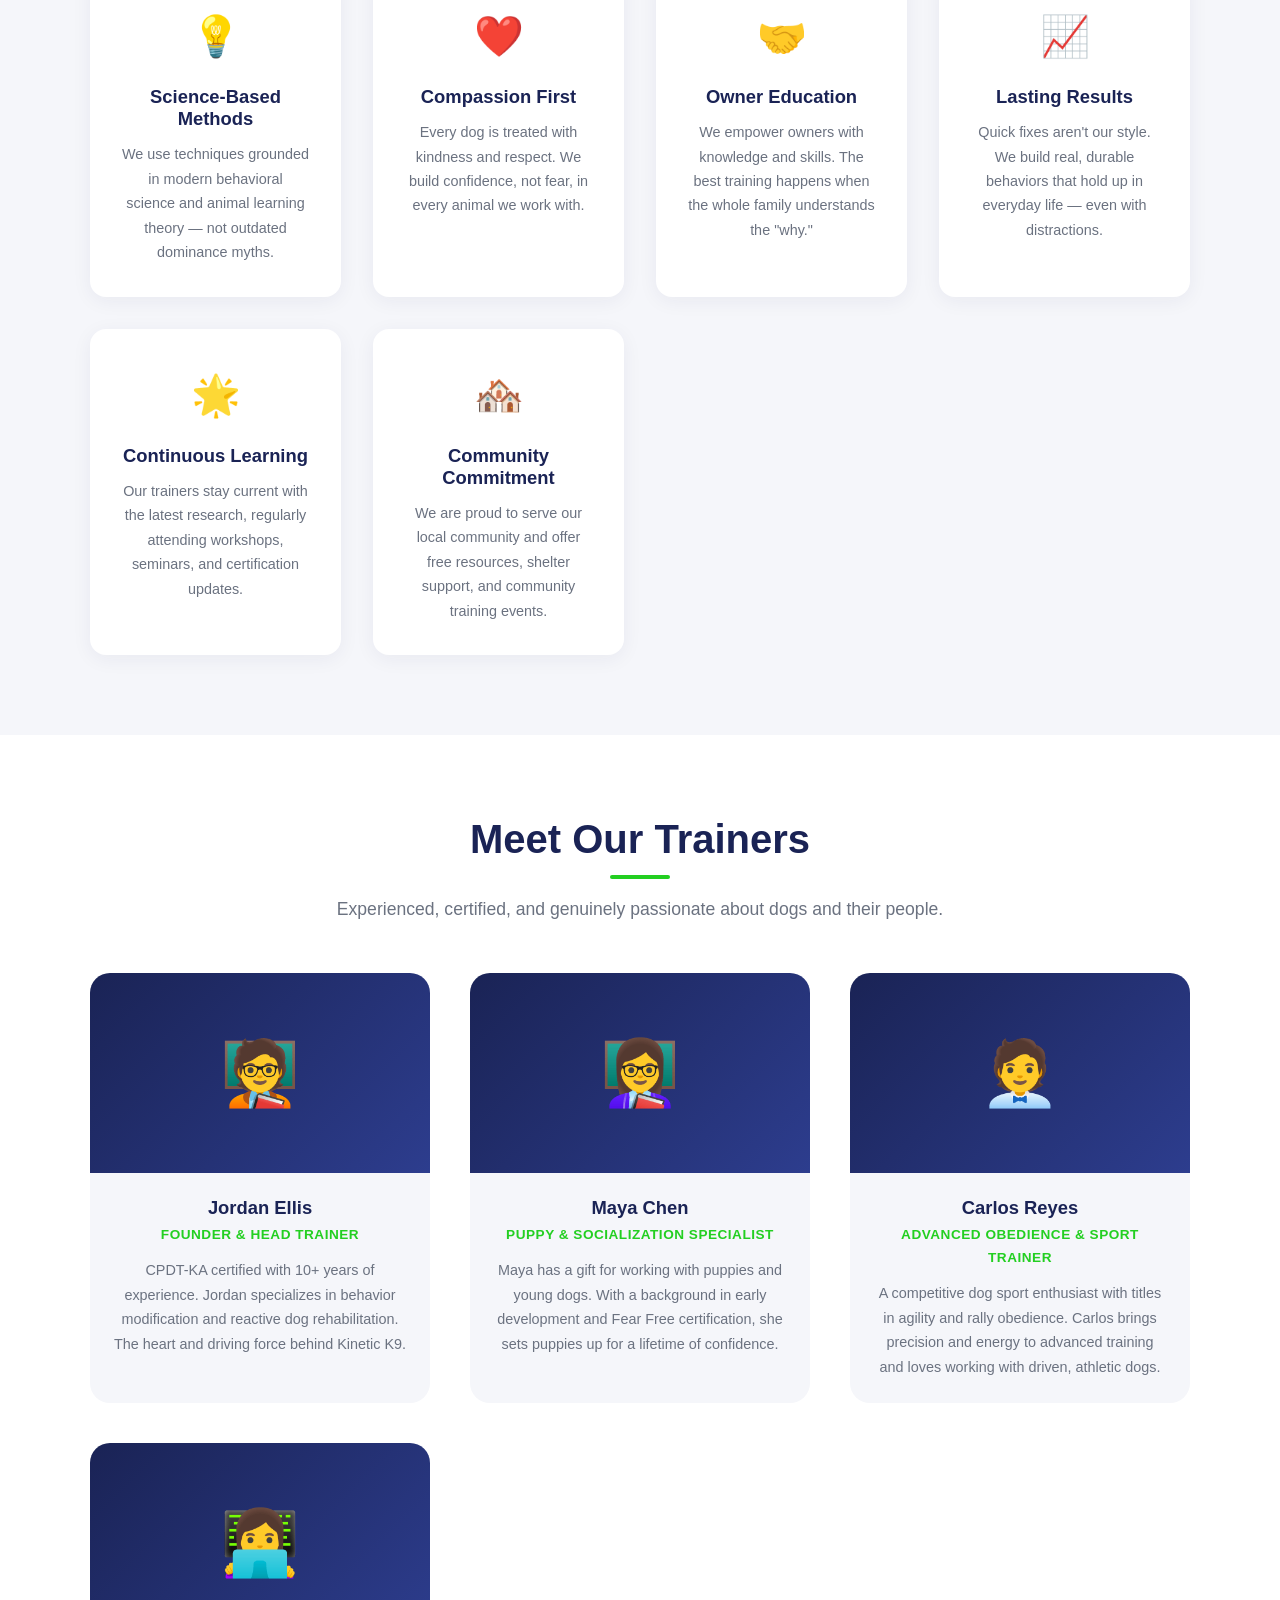
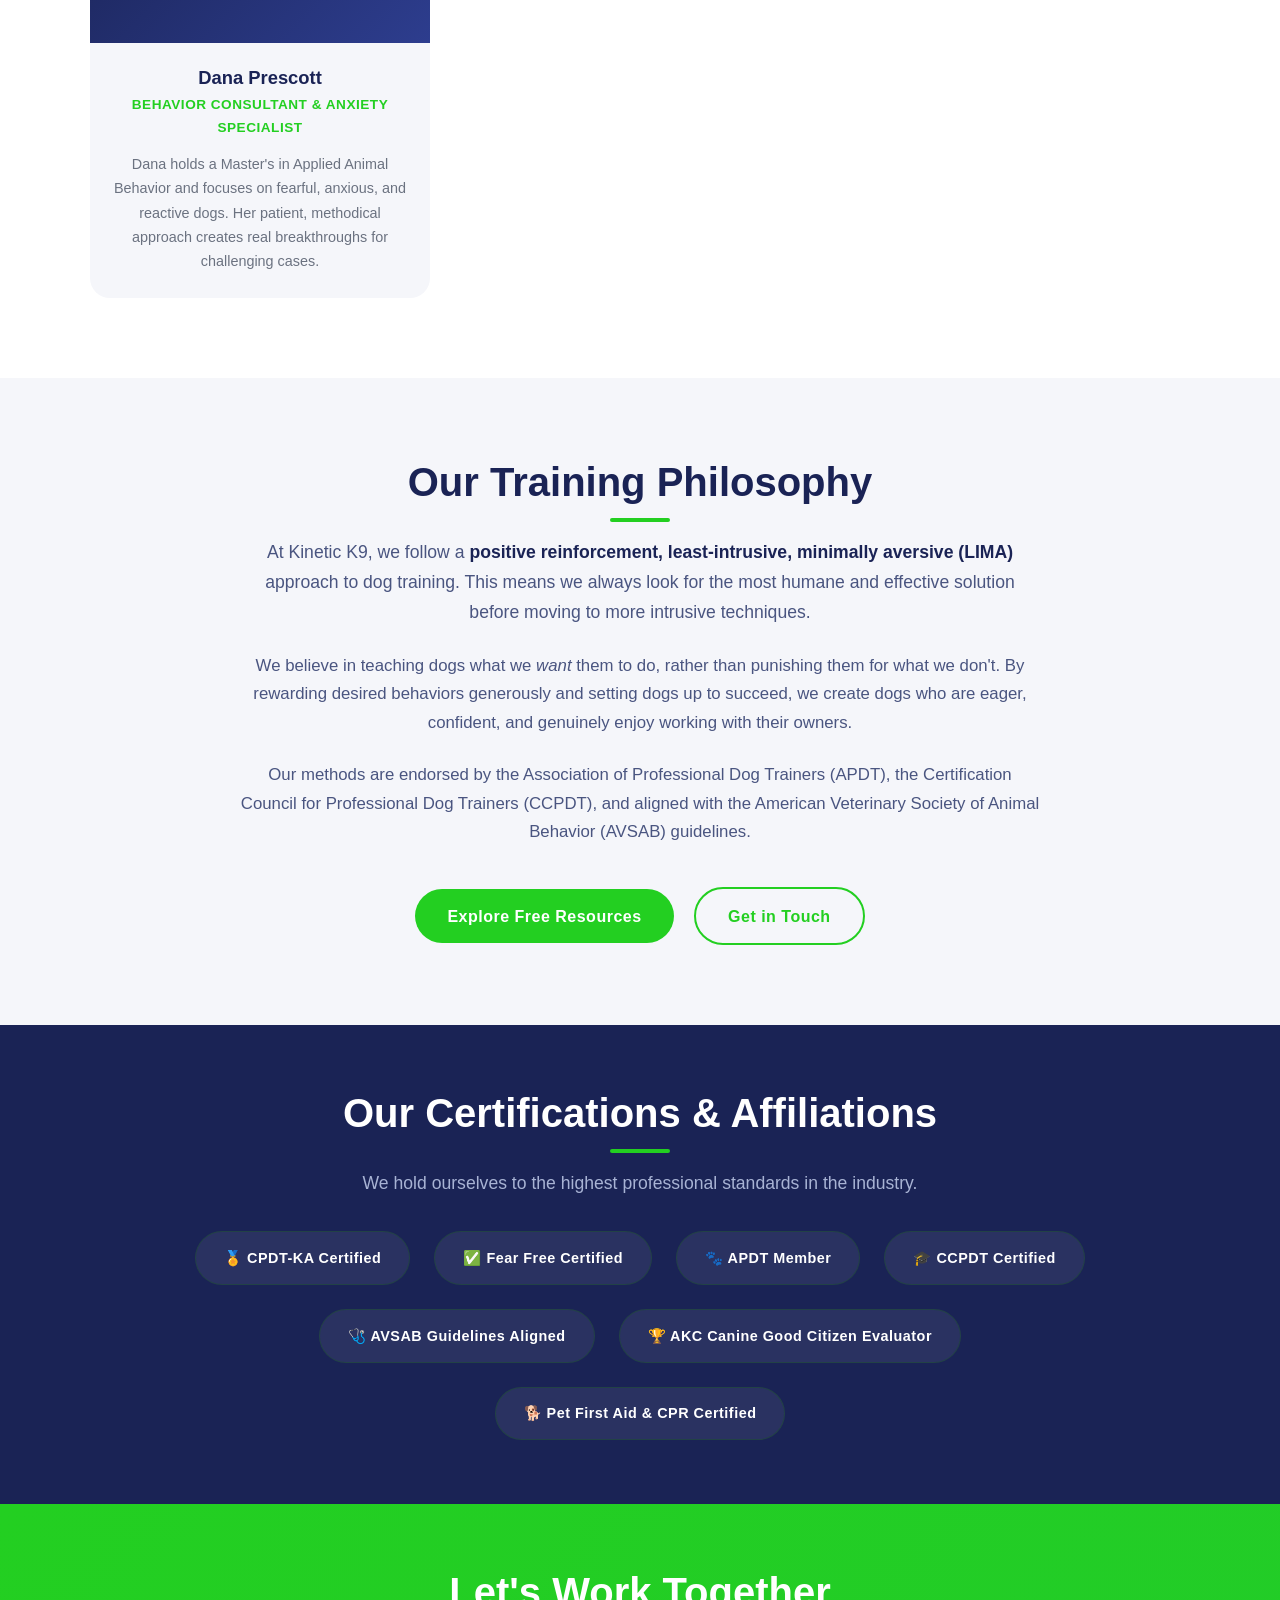
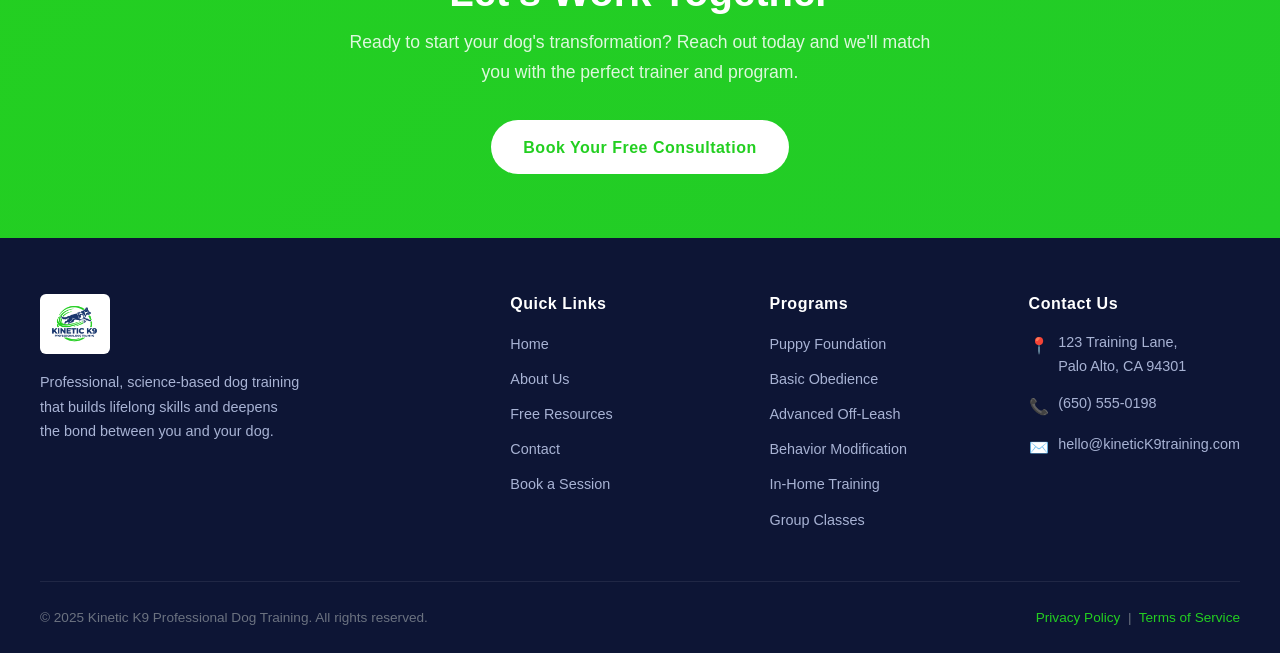
==== commit ad1206bd: "styling update and rewording" ====
--- a/kinetic-k9/about.html
+++ b/kinetic-k9/about.html
@@ -15,7 +15,7 @@
   <nav class="navbar">
     <div class="nav-inner">
       <a href="index.html" class="nav-logo">
-        <img src="Gemini_Generated_Image_6baekq6baekq6bae.png" alt="Kinetic K9 Logo" />
+        <img src="../KineticK9Logo.png" alt="Kinetic K9 Logo" />
         <div class="nav-logo-text">
           <div class="brand">KINETIC K9</div>
           <div class="tagline">Professional Dog Training</div>
@@ -227,7 +227,7 @@
   <footer>
     <div class="footer-inner">
       <div class="footer-brand">
-        <img src="Gemini_Generated_Image_6baekq6baekq6bae.png" alt="Kinetic K9 Logo" />
+        <img src="../KineticK9Logo.png" alt="Kinetic K9 Logo" />
         <p>Professional, science-based dog training that builds lifelong skills and deepens the bond between you and your dog.</p>
       </div>
       <div class="footer-col">
--- a/kinetic-k9/styles.css
+++ b/kinetic-k9/styles.css
@@ -3,7 +3,8 @@
    Main Stylesheet
    Color Palette:
    - Navy Blue: #1a2355
-   - Green:    ##23cf21
+   - Green:     #23cf21
+   - Dark green #22CC28
    - Light Gray:#f5f6fa
    - White:     #ffffff
    - Dark Text: #1a2355
@@ -73,7 +74,7 @@
   display: block;
   width: 60px;
   height: 4px;
-  background: #e87722;
+  background: #23cf21;
   border-radius: 2px;
   margin: 0.75rem auto 1rem;
 }
@@ -91,14 +92,14 @@
 }
 
 .btn-primary {
-  background: #e87722;
+  background: #23cf21;
   color: #ffffff;
 }
 
 .btn-primary:hover {
-  background: #cf6510;
+  background:#22CC28;
   transform: translateY(-2px);
-  box-shadow: 0 8px 20px rgba(232, 119, 34, 0.35);
+  box-shadow: 0 8px 20px rgba(20, 94, 22, 0.35);
 }
 
 .btn-secondary {
@@ -115,12 +116,12 @@
 
 .btn-outline {
   background: transparent;
-  color: #e87722;
-  border: 2px solid #e87722;
+  color: #23cf21;
+  border: 2px solid #23cf21;
 }
 
 .btn-outline:hover {
-  background: #e87722;
+  background: #23cf21;
   color: #ffffff;
   transform: translateY(-2px);
 }
@@ -170,7 +171,7 @@
 
 .nav-logo-text .tagline {
   font-size: 0.7rem;
-  color: #e87722;
+  color: #23cf21;
   letter-spacing: 2px;
   font-weight: 600;
   text-transform: uppercase;
@@ -196,22 +197,22 @@
 .nav-links a:hover,
 .nav-links a.active {
   color: #ffffff;
-  background: rgba(232, 119, 34, 0.2);
+  background: rgba(20, 94, 22, 0.2);
 }
 
 .nav-links a.active {
-  color: #e87722;
+  color: #23cf21;
 }
 
 .nav-cta {
-  background: #e87722 !important;
+  background: #23cf21 !important;
   color: #ffffff !important;
   border-radius: 50px !important;
   padding: 0.5rem 1.25rem !important;
 }
 
 .nav-cta:hover {
-  background: #cf6510 !important;
+  background: #22CC28 !important;
 }
 
 /* Hamburger */
@@ -248,7 +249,7 @@
   right: -100px;
   width: 500px;
   height: 500px;
-  background: radial-gradient(circle, rgba(232,119,34,0.15) 0%, transparent 70%);
+  background: radial-gradient(circle, rgba(20, 94, 22, 0.15) 0%, transparent 70%);
   pointer-events: none;
 }
 
@@ -259,7 +260,7 @@
   left: -50px;
   width: 400px;
   height: 400px;
-  background: radial-gradient(circle, rgba(232,119,34,0.08) 0%, transparent 70%);
+  background: radial-gradient(circle, rgba(20, 94, 22, 0.8) 0%, transparent 70%);
   pointer-events: none;
 }
 
@@ -279,9 +280,9 @@
 
 .hero-badge {
   display: inline-block;
-  background: rgba(232,119,34,0.2);
-  color: #e87722;
-  border: 1px solid rgba(232,119,34,0.4);
+  background: rgba(20,94,22,0.2);
+  color: #23cf21;
+  border: 1px solid rgba(20, 94, 22, 0.4);
   padding: 0.4rem 1rem;
   border-radius: 50px;
   font-size: 0.85rem;
@@ -297,7 +298,7 @@
 }
 
 .hero-content h1 span {
-  color: #e87722;
+  color: #23cf21;
 }
 
 .hero-content p {
@@ -333,7 +334,7 @@
 
 /* --- SERVICES STRIP --- */
 .services-strip {
-  background: #e87722;
+  background: #23cf21;
   padding: 1.25rem 2rem;
 }
 
@@ -389,12 +390,12 @@
   position: absolute;
   bottom: -20px;
   right: -20px;
-  background: #e87722;
+  background: #23cf21;
   color: #ffffff;
   padding: 1.25rem 1.5rem;
   border-radius: 12px;
   text-align: center;
-  box-shadow: 0 10px 30px rgba(232,119,34,0.3);
+  box-shadow: 0 10px 30px rgba(20,94,22,0.3);
 }
 
 .about-accent-box .number {
@@ -434,7 +435,7 @@
 
 .features-list li::before {
   content: '✦';
-  color: #e87722;
+  color: #23cf21;
   font-size: 0.85rem;
   flex-shrink: 0;
 }
@@ -470,14 +471,14 @@
   left: 0;
   width: 4px;
   height: 100%;
-  background: #e87722;
+  background: #23cf21;
   transform: scaleY(0);
   transition: transform 0.3s ease;
   transform-origin: bottom;
 }
 
 .program-card:hover {
-  border-color: rgba(232,119,34,0.3);
+  border-color: rgba(20,94,22,0.3);
   transform: translateY(-6px);
   box-shadow: 0 20px 50px rgba(26,35,85,0.1);
 }
@@ -538,14 +539,14 @@
   top: 1rem;
   right: 1.5rem;
   font-size: 5rem;
-  color: #e87722;
+  color: #23cf21;
   opacity: 0.25;
   font-family: Georgia, serif;
   line-height: 1;
 }
 
 .stars {
-  color: #e87722;
+  color: #23cf21;
   font-size: 1.1rem;
   margin-bottom: 1rem;
   letter-spacing: 2px;
@@ -568,7 +569,7 @@
   width: 44px;
   height: 44px;
   border-radius: 50%;
-  background: #e87722;
+  background: #23cf21;
   display: flex;
   align-items: center;
   justify-content: center;
@@ -591,7 +592,7 @@
 
 /* --- CTA BANNER --- */
 .cta-banner {
-  background: linear-gradient(135deg, #e87722, #cf6510);
+  background: linear-gradient(135deg, #23cf21, #22CC28);
   padding: 4rem 2rem;
   text-align: center;
 }
@@ -612,7 +613,7 @@
 
 .cta-banner .btn-white {
   background: #ffffff;
-  color: #e87722;
+  color: #23cf21;
   font-weight: 800;
 }
 
@@ -676,7 +677,7 @@
 }
 
 .footer-col ul li a:hover {
-  color: #e87722;
+  color: #23cf21;
 }
 
 .footer-contact-item {
@@ -688,7 +689,7 @@
   color: #a8b3d4;
 }
 
-.footer-contact-item .icon { color: #e87722; font-size: 1rem; margin-top: 2px; }
+.footer-contact-item .icon { color: #23cf21; font-size: 1rem; margin-top: 2px; }
 
 .footer-bottom {
   max-width: 1200px;
@@ -708,7 +709,7 @@
 }
 
 .footer-bottom a {
-  color: #e87722;
+  color: #23cf21;
 }
 
 /* ============================================
@@ -729,7 +730,7 @@
   right: 10%;
   width: 300px;
   height: 300px;
-  background: radial-gradient(circle, rgba(232,119,34,0.2) 0%, transparent 70%);
+  background: radial-gradient(circle, rgba(20,94,22,0.2) 0%, transparent 70%);
 }
 
 .page-banner h1 {
@@ -758,7 +759,7 @@
   z-index: 1;
 }
 
-.breadcrumb a { color: #e87722; font-weight: 600; }
+.breadcrumb a { color: #23cf21; font-weight: 600; }
 .breadcrumb span { color: #6b7280; }
 .breadcrumb .current { color: #ffffff; }
 
@@ -803,7 +804,7 @@
 .stat-number {
   font-size: 2.2rem;
   font-weight: 900;
-  color: #e87722;
+  color: #23cf21;
   line-height: 1;
 }
 
@@ -891,7 +892,7 @@
 .team-card-body h3 { margin-bottom: 0.25rem; font-size: 1.15rem; }
 
 .team-role {
-  color: #e87722;
+  color: #23cf21;
   font-weight: 700;
   font-size: 0.85rem;
   letter-spacing: 0.5px;
@@ -921,7 +922,7 @@
 
 .cert-badge {
   background: rgba(255,255,255,0.07);
-  border: 1px solid rgba(232,119,34,0.35);
+  border: 1px solid rgba(20,94,22,0.35);
   color: #ffffff;
   padding: 0.85rem 1.75rem;
   border-radius: 50px;
@@ -960,7 +961,7 @@
   display: flex;
   flex-direction: column;
   transition: transform 0.3s, box-shadow 0.3s;
-  border-top: 4px solid #e87722;
+  border-top: 4px solid #23cf21;
 }
 
 .resource-card:hover {
@@ -976,7 +977,7 @@
 }
 
 .resource-icon-wrap {
-  background: rgba(232,119,34,0.12);
+  background: rgba(20,94,22,0.12);
   width: 52px;
   height: 52px;
   border-radius: 12px;
@@ -1026,7 +1027,7 @@
   display: inline-flex;
   align-items: center;
   gap: 0.4rem;
-  background: #e87722;
+  background: #23cf21;
   color: #ffffff;
   padding: 0.6rem 1.25rem;
   border-radius: 50px;
@@ -1036,9 +1037,9 @@
 }
 
 .btn-download:hover {
-  background: #cf6510;
+  background: #22CC28;
   transform: translateY(-2px);
-  box-shadow: 0 6px 16px rgba(232,119,34,0.35);
+  box-shadow: 0 6px 16px rgba(20,94,22,0.35);
 }
 
 .tips-section {
@@ -1058,13 +1059,13 @@
   background: #f5f6fa;
   border-radius: 14px;
   padding: 1.75rem;
-  border-left: 4px solid #e87722;
+  border-left: 4px solid #23cf21;
 }
 
 .tip-number {
   font-size: 2rem;
   font-weight: 900;
-  color: rgba(232,119,34,0.25);
+  color: rgba(20, 94, 22, 0.25);
   line-height: 1;
   margin-bottom: 0.5rem;
 }
@@ -1105,7 +1106,7 @@
 .contact-details li:last-child { border-bottom: none; }
 
 .contact-icon {
-  background: #e87722;
+  background: #23cf21;
   color: #ffffff;
   width: 44px;
   height: 44px;
@@ -1142,7 +1143,7 @@
   color: #1a2355;
   margin-bottom: 1rem;
   padding-bottom: 0.5rem;
-  border-bottom: 2px solid #e87722;
+  border-bottom: 2px solid #23cf21;
 }
 
 .hours-row {
@@ -1154,7 +1155,7 @@
 
 .hours-row .day { color: #4a5580; font-weight: 600; }
 .hours-row .time { color: #1a2355; font-weight: 700; }
-.hours-row .closed { color: #e87722; font-weight: 700; }
+.hours-row .closed { color: #23cf21; font-weight: 700; }
 
 /* Contact Form */
 .contact-form-wrap {
@@ -1210,8 +1211,8 @@
 .form-group input:focus,
 .form-group select:focus,
 .form-group textarea:focus {
-  border-color: #e87722;
-  box-shadow: 0 0 0 3px rgba(232,119,34,0.12);
+  border-color: #23cf21;
+  box-shadow: 0 0 0 3px rgba(20,94,22,0.12);
   background: #ffffff;
 }
 
@@ -1303,7 +1304,7 @@
     background: #1a2355;
     padding: 1rem;
     gap: 0.25rem;
-    border-top: 2px solid #e87722;
+    border-top: 2px solid #23cf21;
   }
   .footer-inner { grid-template-columns: 1fr; gap: 2rem; }
   .stats-row { gap: 1rem; }
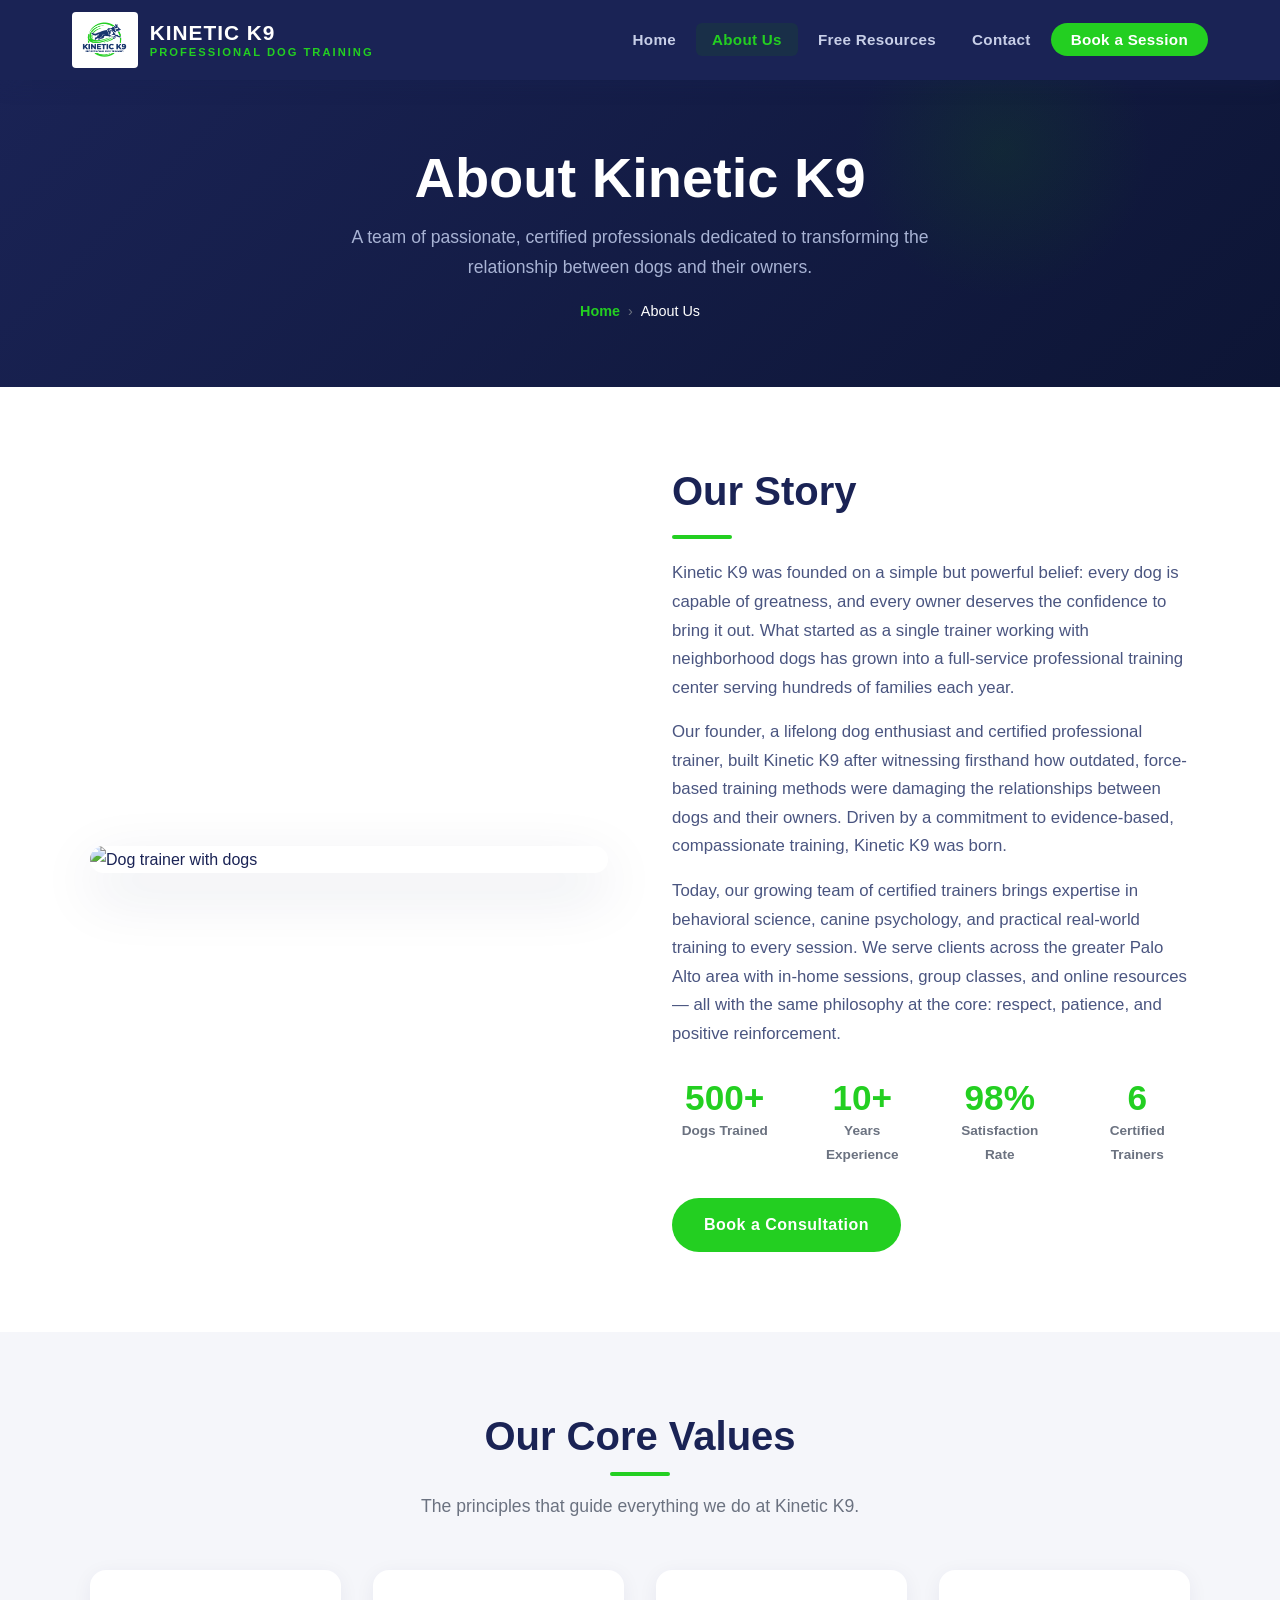
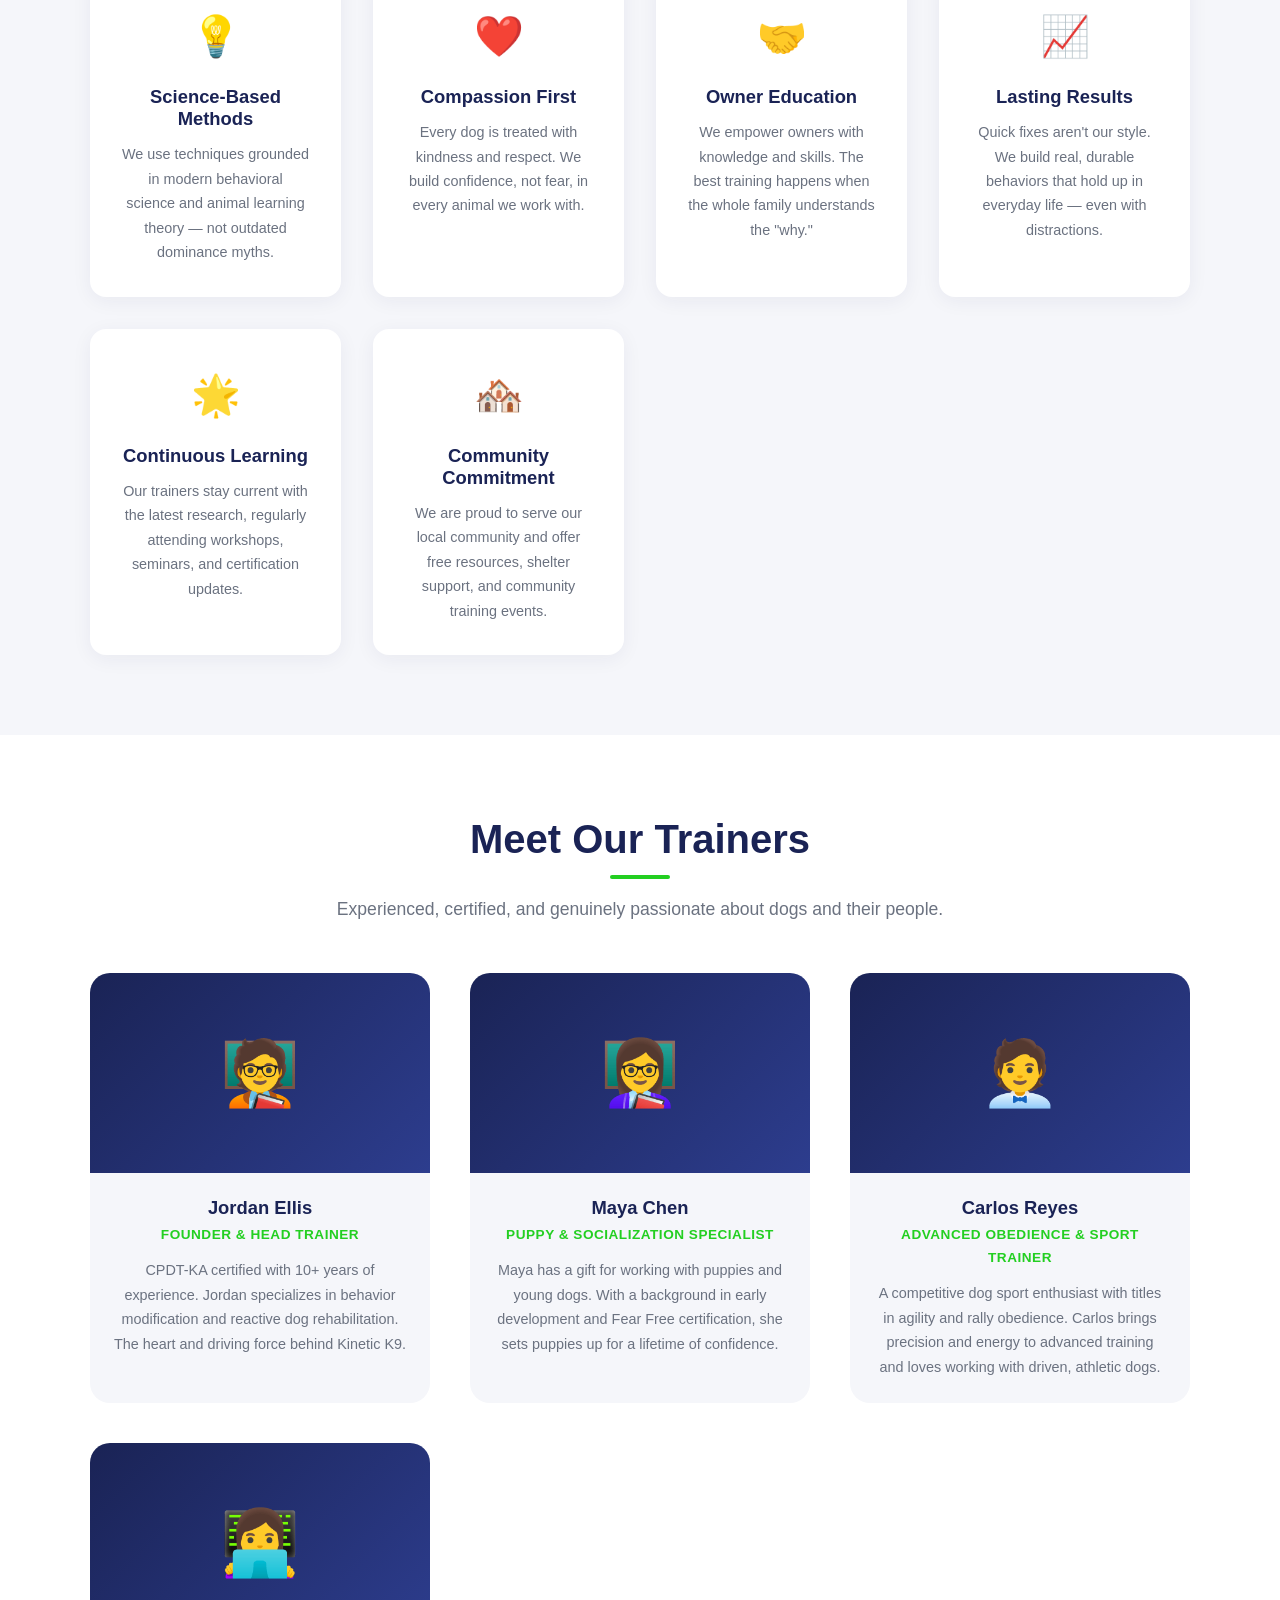
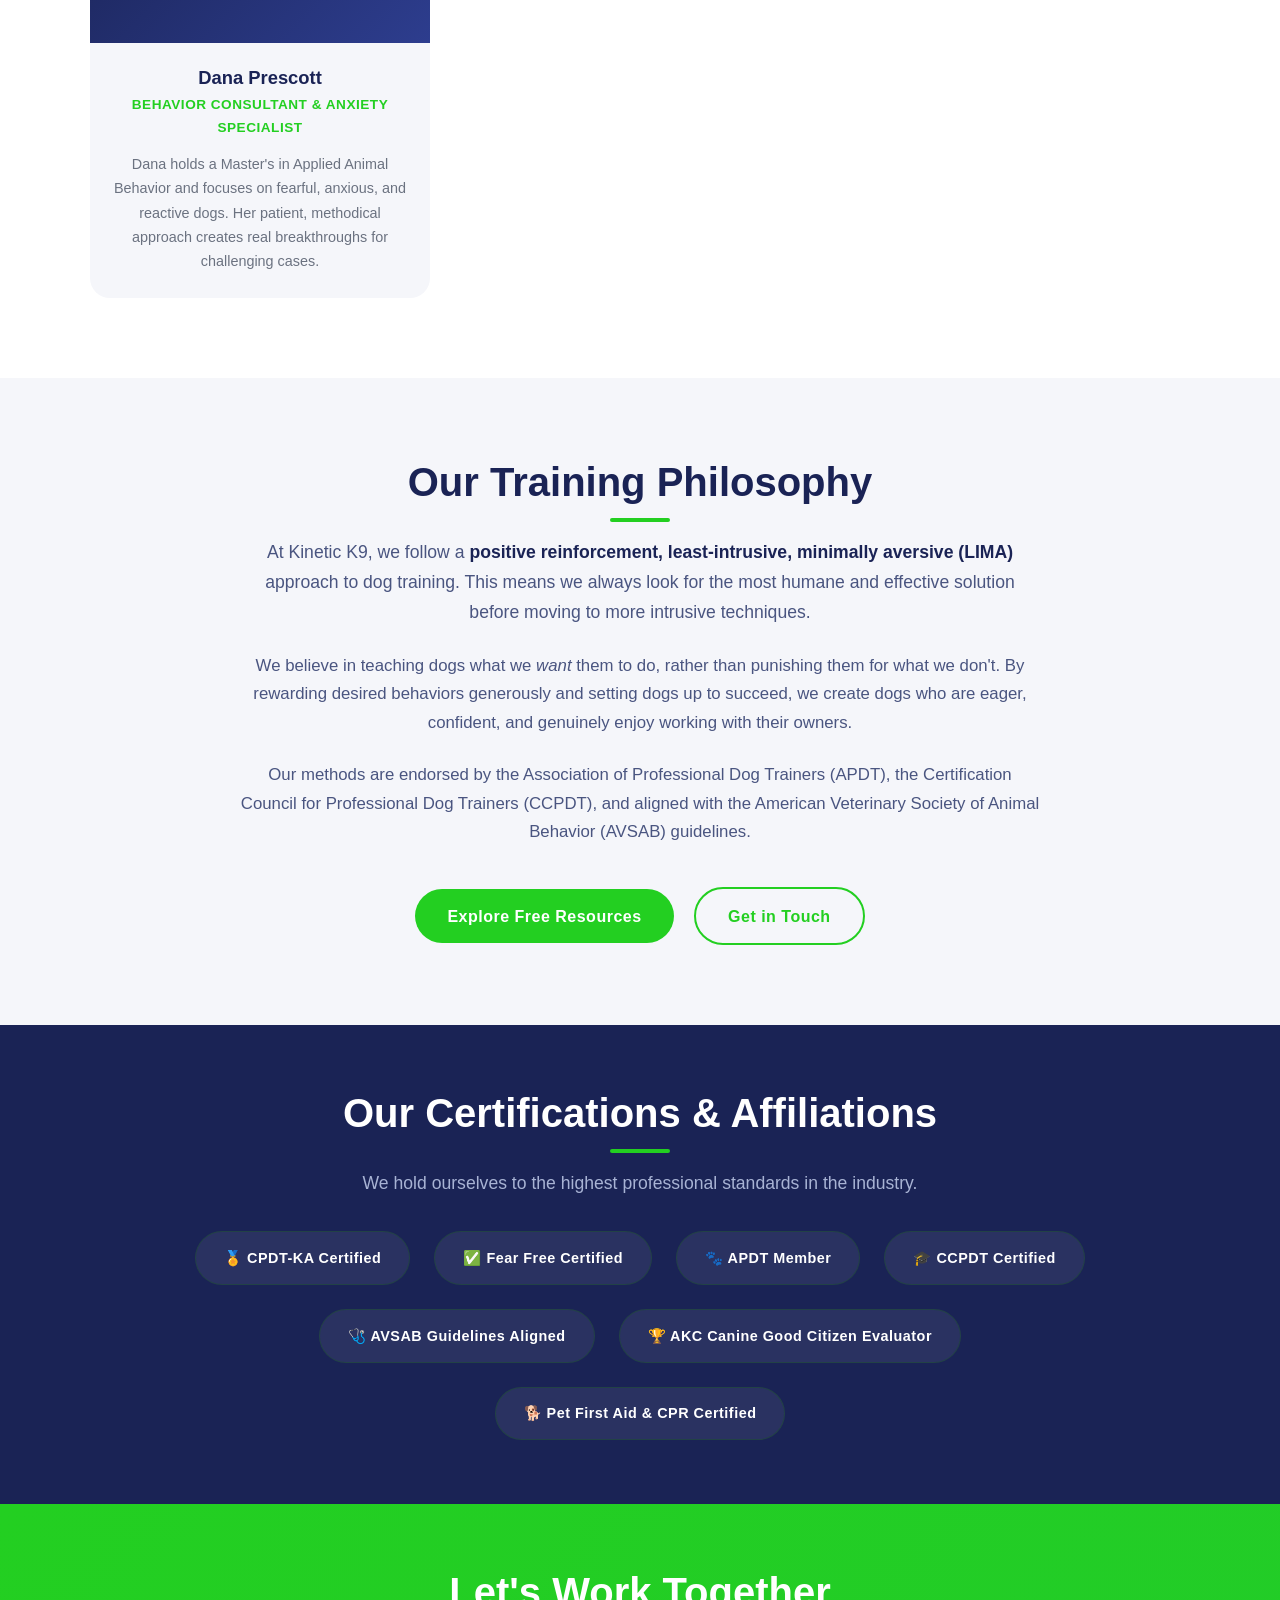
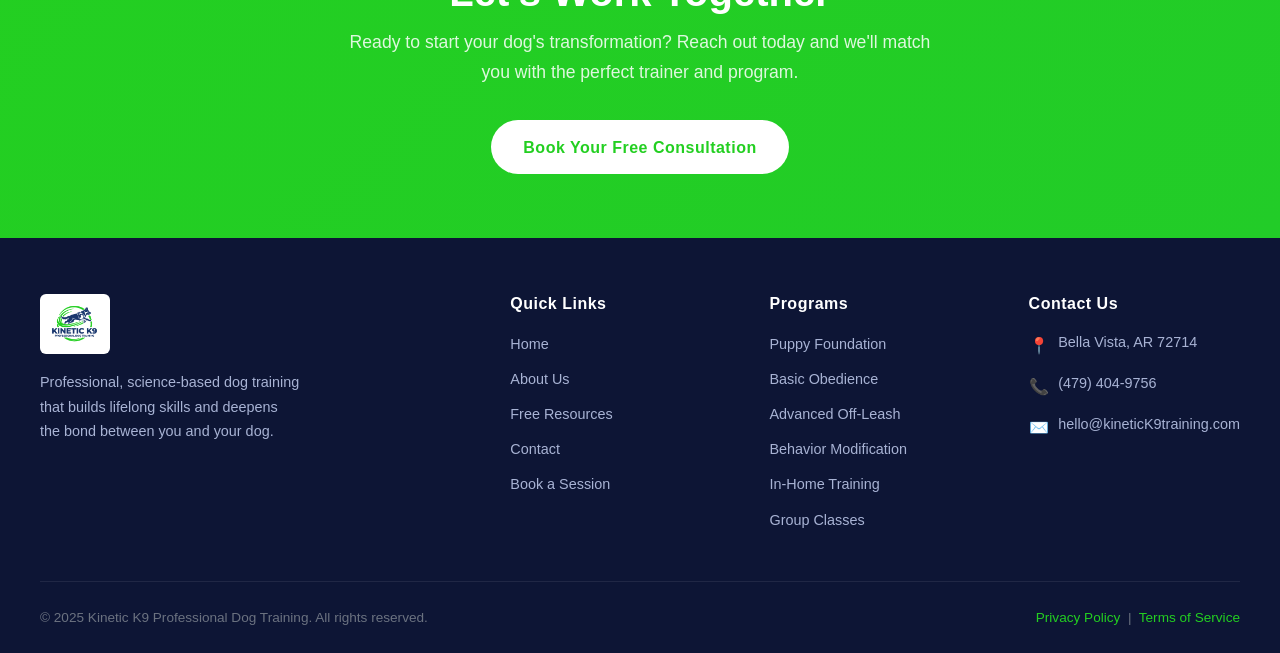
==== commit 2a77782c: "updated contact information on all pages" ====
--- a/kinetic-k9/about.html
+++ b/kinetic-k9/about.html
@@ -255,11 +255,11 @@
         <h4>Contact Us</h4>
         <div class="footer-contact-item">
           <span class="icon">📍</span>
-          <span>123 Training Lane,<br>Palo Alto, CA 94301</span>
+          <span>Bella Vista, AR 72714</span>
         </div>
         <div class="footer-contact-item">
           <span class="icon">📞</span>
-          <span>(650) 555-0198</span>
+          <span>(479) 404-9756</span>
         </div>
         <div class="footer-contact-item">
           <span class="icon">✉️</span>
